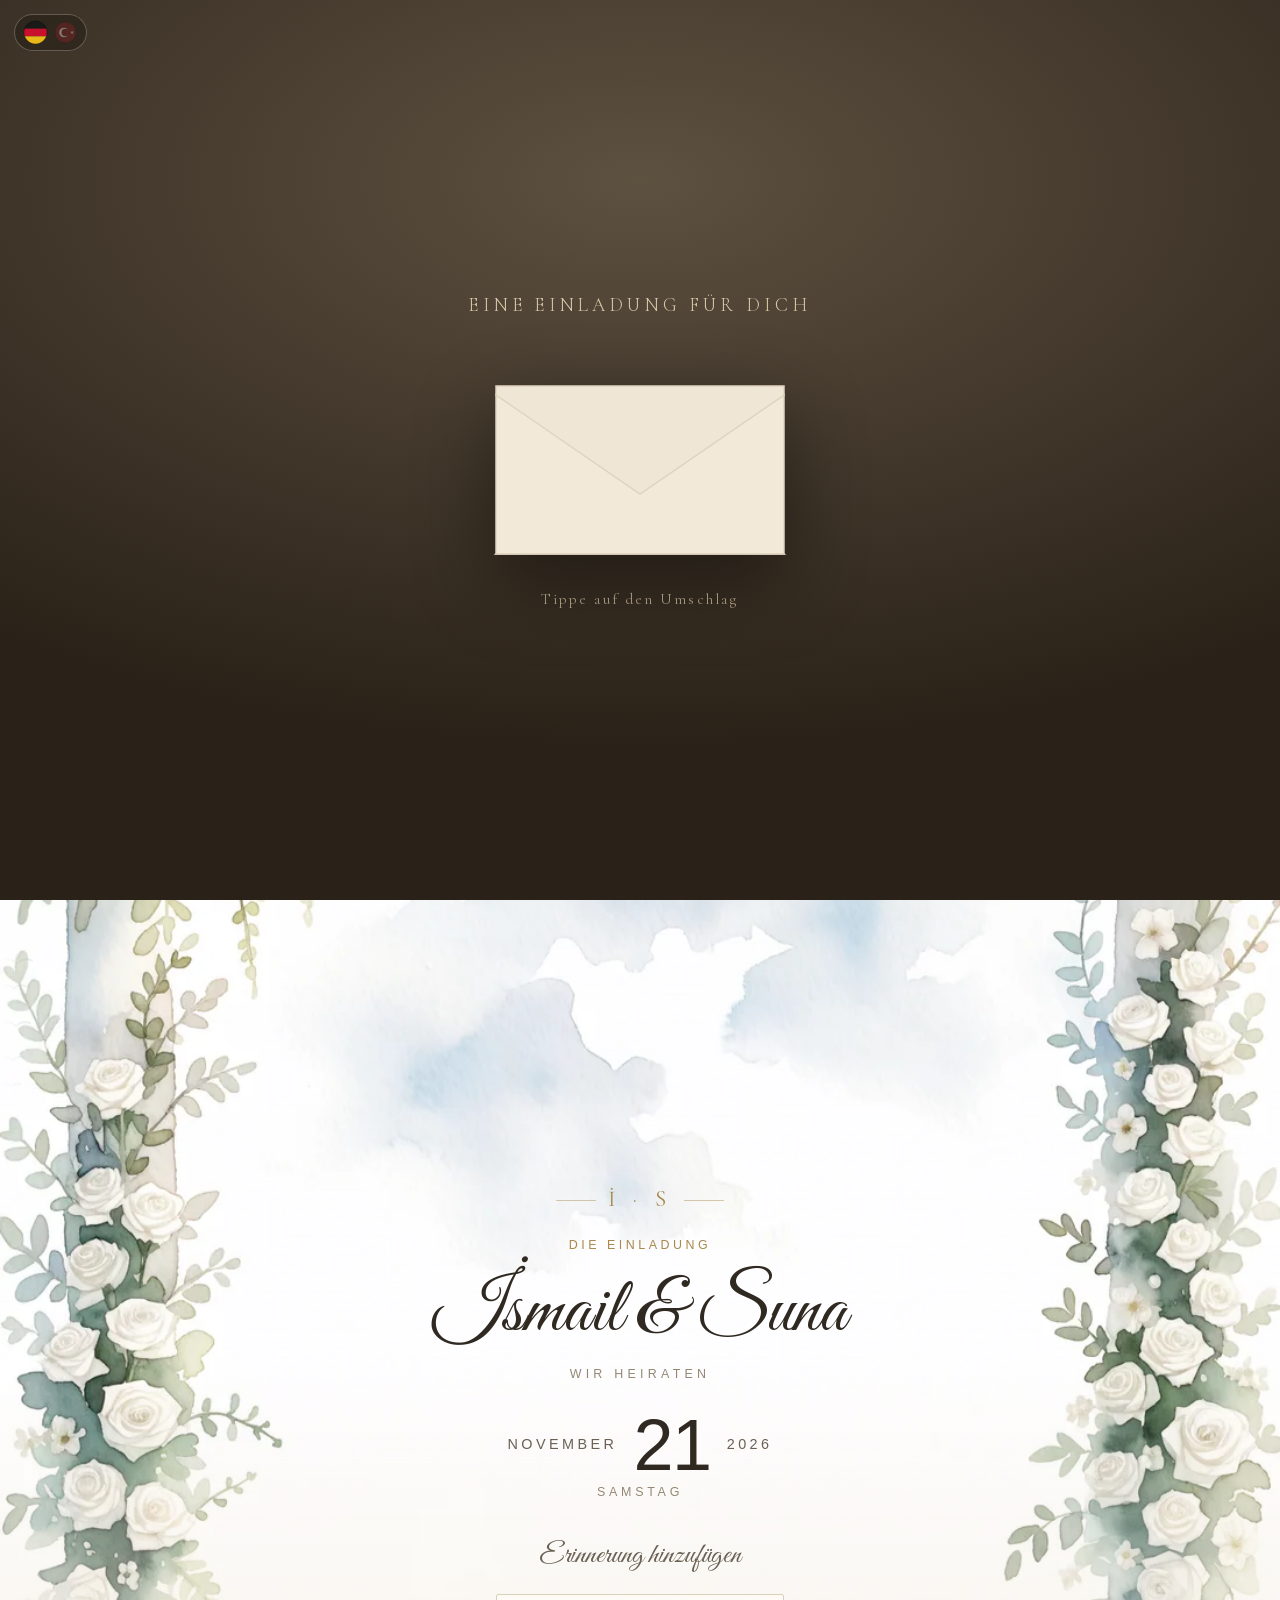
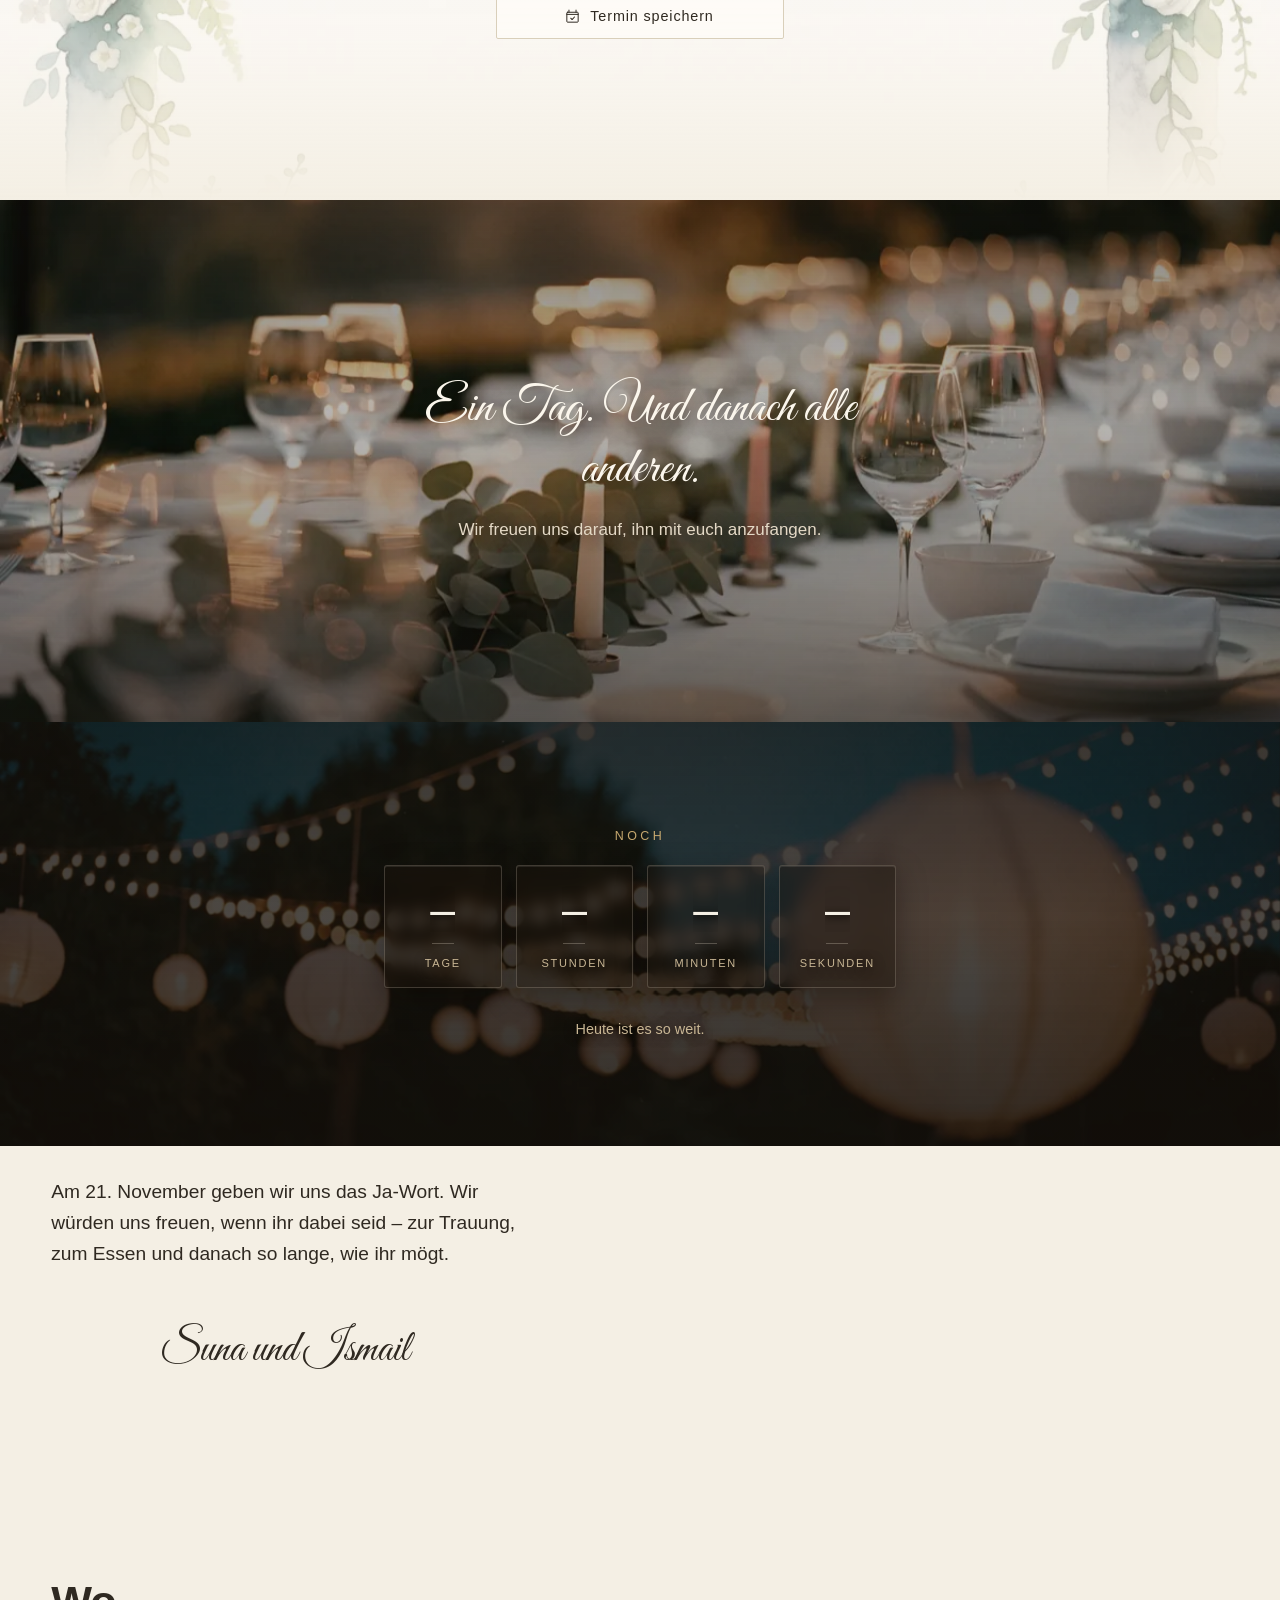
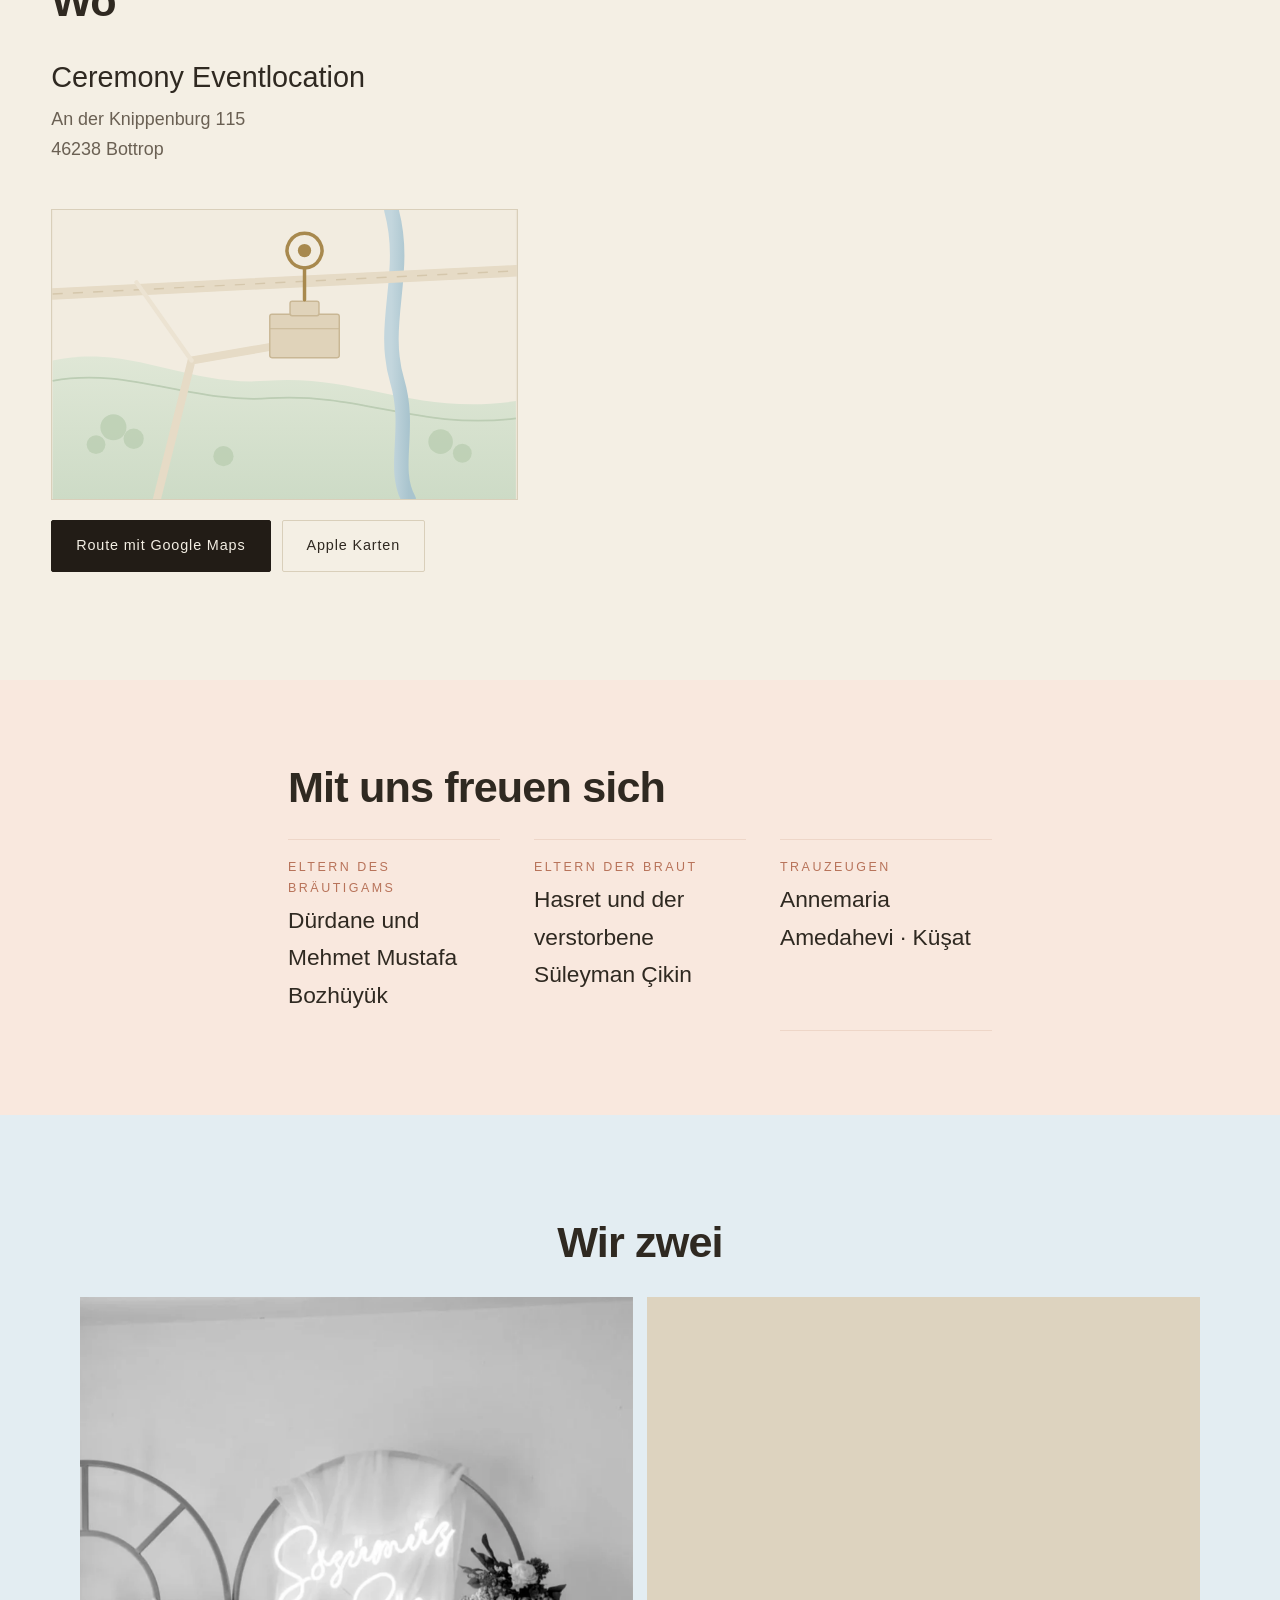
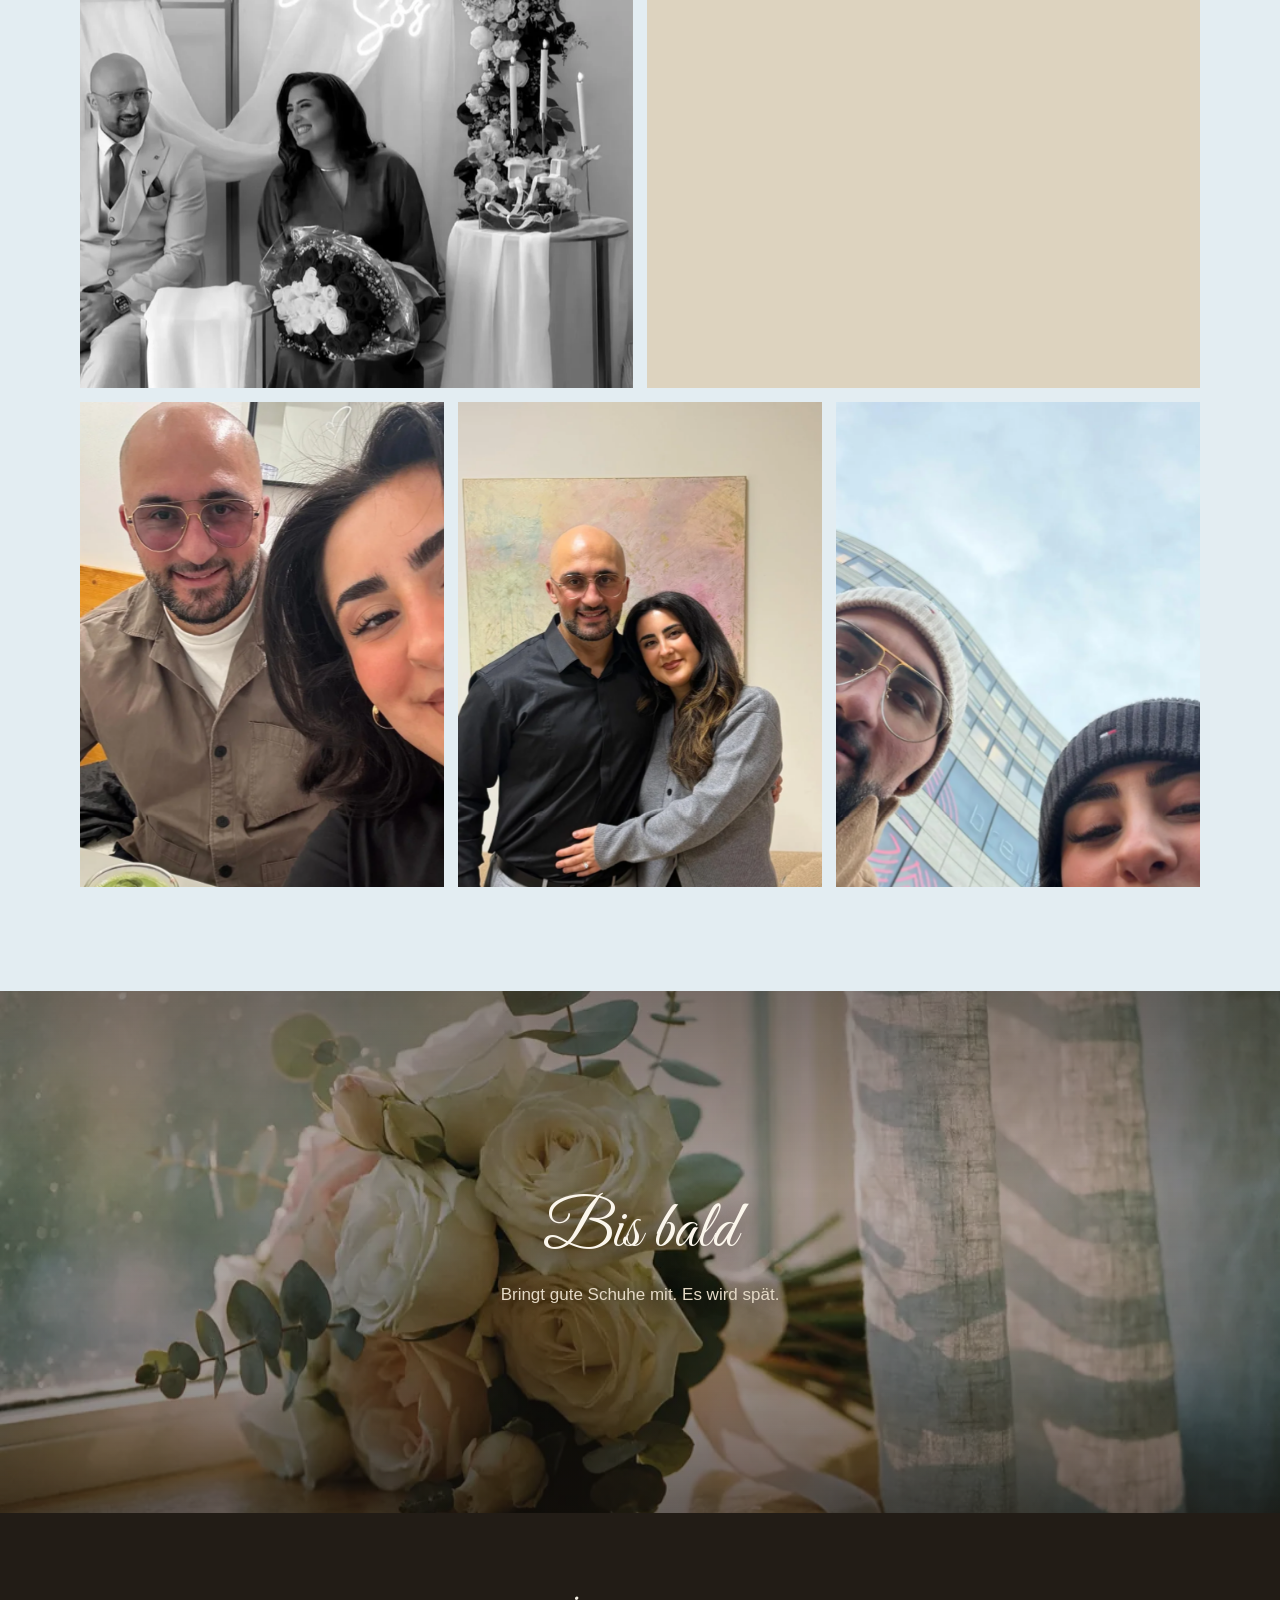
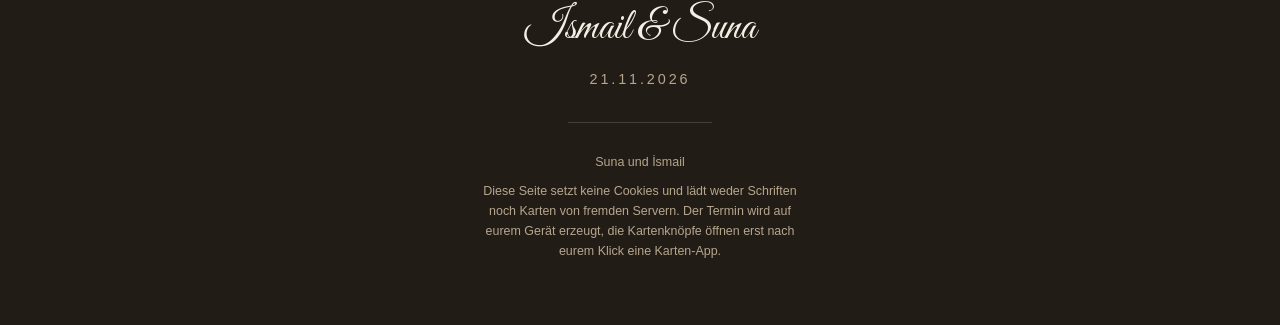
==== ismail-suna/index.html @ 8fd60849 "Sammelstelle fuer alle Einladungen Ein Repository, ein Ordner je Paar, eine Domain. GitHub Pages erl" ====
<!doctype html>
<html lang="de">
<head>
<meta charset="utf-8">
<meta name="viewport" content="width=device-width, initial-scale=1, viewport-fit=cover">
<title>İsmail &amp; Suna — Wir heiraten</title>
<meta name="robots" content="noindex, nofollow">
<meta name="description" content="İsmail und Suna heiraten am 21. November 2026.">

<!-- Vorschau beim Teilen in WhatsApp, Telegram, iMessage.
     og:image braucht eine vollstaendige Adresse - relative Pfade ignorieren
     die Messenger. Bei einem neuen Projekt hier die eigene Domain eintragen. -->
<meta property="og:type" content="website">
<meta property="og:site_name" content="İsmail &amp; Suna">
<meta property="og:title" content="İsmail &amp; Suna — Wir heiraten">
<meta property="og:description" content="21. November 2026 · Ceremony Eventlocation, Bottrop. Hier ist unsere Einladung.">
<meta property="og:url" content="https://karten.einladungendigital.de/ismail-suna/">
<meta property="og:image" content="https://karten.einladungendigital.de/ismail-suna/assets/img/vorschau.jpg">
<meta property="og:image:width" content="1200">
<meta property="og:image:height" content="630">
<meta property="og:image:alt" content="İsmail und Suna, 21. November 2026">
<meta property="og:locale" content="de_DE">
<meta property="og:locale:alternate" content="tr_TR">
<meta name="twitter:card" content="summary_large_image">
<meta name="theme-color" content="#f4efe4">
<script>
/* Browser stellen beim Neuladen die alte Bildlaufposition wieder her.
   Bei einer Karte mit Umschlag-Intro heisst das: der Gast landet mitten
   im Ablauf statt am Anfang. Ein Sprungziel in der Adresse bleibt gueltig. */
if ('scrollRestoration' in history) history.scrollRestoration = 'manual';
if (!location.hash) {
  window.scrollTo(0, 0);
  addEventListener('DOMContentLoaded', () => window.scrollTo(0, 0));
  addEventListener('load', () => { if (!location.hash) window.scrollTo(0, 0); });
}
</script>
<link rel="stylesheet" href="css/style.css?v=202608292218">
<link rel="stylesheet" href="css/karte.css?v=202608292218">
</head>
<body>

<!-- ============ UMSCHLAG-INTRO ============ -->
<div class="knopfleiste">
<button class="sprachwahl" id="sprachwahl" type="button" aria-label="Sprache wechseln / Dili değiştir">
  <!-- Als SVG gezeichnet, nicht als Emoji: Windows stellt Flaggen-Emoji
       nur als Buchstabenpaar dar, dann staende dort "DE" statt einer Flagge. -->
  <span class="flagge" id="fl-de" data-lang="de">
    <svg viewBox="0 0 24 24" aria-hidden="true">
      <clipPath id="rund-de"><circle cx="12" cy="12" r="11"/></clipPath>
      <g clip-path="url(#rund-de)">
        <rect x="0" y="1"  width="24" height="7.34" fill="#1a1a19"/>
        <rect x="0" y="8.34" width="24" height="7.33" fill="#c8102e"/>
        <rect x="0" y="15.67" width="24" height="7.33" fill="#e8b71a"/>
      </g>
      <circle cx="12" cy="12" r="11" fill="none" stroke="rgba(0,0,0,.28)" stroke-width="1"/>
    </svg>
  </span>
  <span class="flagge" id="fl-tr" data-lang="tr">
    <svg viewBox="0 0 24 24" aria-hidden="true">
      <clipPath id="rund-tr"><circle cx="12" cy="12" r="11"/></clipPath>
      <g clip-path="url(#rund-tr)">
        <rect x="0" y="0" width="24" height="24" fill="#e30a17"/>
        <!-- Halbmond: weisser Kreis, vom roten teilweise ueberdeckt -->
        <circle cx="10.4" cy="12" r="5" fill="#fff"/>
        <circle cx="11.9" cy="12" r="4" fill="#e30a17"/>
        <path d="M16.9 12 l3.72 1.21 -2.3 -3.16 0 3.9 2.3 -3.16 z" fill="#fff"/>
      </g>
      <circle cx="12" cy="12" r="11" fill="none" stroke="rgba(0,0,0,.28)" stroke-width="1"/>
    </svg>
  </span>
</button>

</div>

<div id="envelope-screen" class="screen">
  <div class="env-inner">
    <p class="env-kicker" id="env-kicker">Eine Einladung für dich</p>
    <button class="envelope" id="envelope" aria-label="Einladung öffnen">
      <div class="env-buehne">
        <!-- Die Karte steckt im Umschlag und gleitet beim Oeffnen heraus -->
        <div class="env-karte" id="env-karte" aria-hidden="true">
          <span class="ek-linie"></span>
          <span class="ek-namen" id="ek-namen">İsmail &amp; Suna</span>
          <span class="ek-linie"></span>
        </div>
        <svg viewBox="0 0 200 140" class="env-svg" aria-hidden="true">
          <rect x="4" y="24" width="192" height="112" rx="6" class="env-body"/>
          <path d="M4 30 L100 96 L196 30" class="env-flap-back"/>
          <!-- Vorderseite verdeckt die Karte, bis sie ganz heraus ist -->
          <path d="M4 136 L100 74 L196 136 Z" class="env-front"/>
          <path d="M4 136 L4 30 L100 92 L196 30 L196 136 Z" class="env-front"/>
          <path class="env-seal-ring" d="M100 74 m-13 0 a13 13 0 1 0 26 0 a13 13 0 1 0 -26 0"/>
          <g class="env-flap" id="env-flap">
            <path d="M4 30 L100 96 L196 30 L196 24 L4 24 Z" class="env-flap-shape"/>
          </g>
        </svg>
      </div>
    </button>
    <p class="env-hint">Tippe auf den Umschlag</p>
  </div>
</div>

<!-- ============ HERO: DIE FAHRT ============ -->
<section id="hero" class="hero" aria-label="Animierte Einladung">
  <button id="skip" class="skip" hidden>Überspringen</button>

  <div class="hero-grund" aria-hidden="true">
    <img src="assets/img/allee.webp?v=202608292218" alt="" decoding="async">
  </div>

  <svg id="scene" class="scene" viewBox="0 0 1000 1800" preserveAspectRatio="xMidYMid slice" aria-hidden="true">
    <defs>
      <!-- Maske: enthuellt den Schriftzug fortschreitend von oben nach unten -->
      <mask id="revealMask">
        <rect id="reveal-rect" x="0" y="0" width="1000" height="0" fill="#fff"/>
      </mask>
      <filter id="tempo" x="-40%" y="-40%" width="180%" height="180%">
        <feGaussianBlur id="tempo-blur" stdDeviation="0 0"/>
      </filter>
      <filter id="weich" x="-60%" y="-60%" width="220%" height="220%">
        <feGaussianBlur stdDeviation="20"/>
      </filter>
      <linearGradient id="vignette" x1="0" y1="0" x2="0" y2="1">
        <stop offset="0%"   stop-color="#2a2118" stop-opacity=".5"/>
        <stop offset="26%"  stop-color="#2a2118" stop-opacity="0"/>
        <stop offset="70%"  stop-color="#2a2118" stop-opacity="0"/>
        <stop offset="100%" stop-color="#2a2118" stop-opacity=".72"/>
      </linearGradient>
    </defs>

    <!-- Die Allee -->
    <image href="assets/img/allee.webp?v=202608292218" x="0" y="0" width="1000" height="1800"
           preserveAspectRatio="xMidYMid slice"/>

    <!-- Perlen, die aus dem Heck rieseln -->
    <g id="pearls"></g>

    <!-- Schriftzug + Herz, als Perlenkette, maskiert -->
    <g mask="url(#revealMask)">
      <g id="script-group">
      </g>
    </g>

    <path id="heart" opacity="0" fill="none" stroke="#fff6e8" stroke-width="6"
            stroke-linecap="round" stroke-dasharray="0.5 9"
            d="M500 1284 c-22 -33 -70 -25 -70 12 c0 33 44 55 70 81 c26 -26 70 -48 70 -81 c0 -37 -48 -45 -70 -12 z"/>

    <!-- Der Wagen -->
    <g id="car" opacity="0">
      <!-- Sonne steht links: der Schatten faellt nach rechts unten -->
      <!-- Der Schatten bleibt unter dem Wagen. Steht er zu weit rechts,
           schaut er neben der Karosserie hervor und sieht aus wie
           ein zweites, dunkles Auto. -->
      <ellipse cx="22" cy="48" rx="102" ry="262" fill="#120d07" opacity=".34" filter="url(#weich)"/>
      <g filter="url(#tempo)">
        <image href="assets/img/wagen.webp?v=202608292218" x="-150" y="-320" width="300" height="639"/>
      </g>
    </g>

    <!-- Licht + Vignette -->
    <rect width="1000" height="1800" fill="url(#vignette)" style="pointer-events:none"/>
  </svg>

  <div class="hero-caption" id="hero-caption">
    <p class="hc-line">wir heiraten</p>
    <p class="hc-date" id="hc-date">21. November 2026</p>
  </div>

  <div class="scroll-cue" id="scroll-cue">
    <span>Weiter</span>
    <svg viewBox="0 0 24 24" aria-hidden="true"><path d="M6 9l6 6 6-6" fill="none" stroke="currentColor" stroke-width="1.5" stroke-linecap="round"/></svg>
  </div>
</section>

<main id="karte">
  <!-- ---------- Kopf der Karte ---------- -->
  <section class="sek kopf" id="sek-kopf">
    <div class="kulisse" aria-hidden="true">
      <img class="kulisse-grund" data-px="5" src="assets/img/rahmen.webp?v=202608292218" alt="" loading="eager" decoding="async">
      <div class="tauben" id="tauben"></div>
      <div class="falterfeld" id="falterfeld"></div>
      <span class="kulisse-schleier"></span>
    </div>
    <p class="monogramm rv" data-rv="1" id="monogramm" aria-hidden="true"></p>
    <p class="ueberzeile rv" data-rv="2" id="kopf-ueber">Die Einladung</p>
    <h1 class="paarnamen rv" data-rv="2"><span id="k-namen">İsmail &amp; Suna</span></h1>
    <p class="kopf-zeile rv" data-rv="3"><span id="k-zeile">wir heiraten</span></p>
    <div class="datum rv" data-rv="4">
      <span class="datum-strich"></span>
      <span class="datum-monat" id="d-monat"></span>
      <span class="datum-tag" id="d-tag"></span>
      <span class="datum-jahr" id="d-jahr"></span>
      <span class="datum-strich"></span>
    </div>
    <p class="datum-wochentag rv" data-rv="5" id="d-wochentag"></p>

    <p class="merken rv" data-rv="6" id="merken-text">Erinnerung hinzufügen</p>
    <!-- Ein Knopf fuer alle Geraete: die Karte erzeugt eine Kalenderdatei,
         die iPhone, Android und Rechner gleichermassen verstehen. Kein
         Umweg ueber Google, kein Konto noetig. -->
    <div class="kalender-knoepfe rv" data-rv="7">
      <button class="knopf knopf-linie knopf-kalender" id="btn-kalender" type="button">
        <svg viewBox="0 0 24 24" aria-hidden="true" class="knopf-icon"><path d="M7 3v3M17 3v3M4 9h16M5 6h14a1 1 0 0 1 1 1v12a1 1 0 0 1-1 1H5a1 1 0 0 1-1-1V7a1 1 0 0 1 1-1z" fill="none" stroke="currentColor" stroke-width="1.4" stroke-linecap="round"/><path d="M9.5 14.4l1.9 1.9 3.4-3.6" fill="none" stroke="currentColor" stroke-width="1.5" stroke-linecap="round" stroke-linejoin="round"/></svg>
        <span id="btn-kalender-text">Termin speichern</span>
      </button>
    </div>
  </section>
  <!-- ---------- Ein Bild, das die Seite einmal aufreisst ---------- -->
  <section class="grossbild" id="sek-zitat" aria-label="Bildmoment">
    <img class="gb-bild" data-px="8" src="assets/img/g4-tafel.webp?v=202608292218" alt="" loading="lazy" decoding="async">
    <span class="gb-schleier"></span>
    <div class="gb-text">
      <p class="gb-gross rv" data-rv="1" id="zitat-gross"></p>
      <p class="gb-klein rv" data-rv="2" id="zitat-klein"></p>
    </div>
  </section>
  <!-- ---------- Countdown (Kontrastmoment, volle Breite) ---------- -->
  <section class="sek-breit countdown" id="sek-countdown" aria-label="Countdown">
    <img class="cd-grund" data-px="7" src="assets/img/g5-lichter.webp?v=202608292218" alt="" loading="lazy" decoding="async">
    <span class="cd-schleier"></span>
    <p class="ueberzeile hell" id="cd-ueber">Noch</p>
    <div class="cd-reihe" id="cd-reihe" role="timer" aria-live="off">
      <div class="cd-feld"><span class="cd-zahl" id="cd-t">–</span><span class="cd-label" id="cd-l-tage">Tage</span></div>
      <div class="cd-feld"><span class="cd-zahl" id="cd-s">–</span><span class="cd-label" id="cd-l-stunden">Stunden</span></div>
      <div class="cd-feld"><span class="cd-zahl" id="cd-m">–</span><span class="cd-label" id="cd-l-minuten">Minuten</span></div>
      <div class="cd-feld"><span class="cd-zahl" id="cd-k">–</span><span class="cd-label" id="cd-l-sekunden">Sekunden</span></div>
    </div>
    <p class="cd-fuss" id="cd-fuss"></p>
  </section>

  <!-- Zwei Bloecke nebeneinander, sobald der Platz reicht -->
  <div class="doppel">
  <!-- ---------- Anrede ---------- -->
  <section class="sek anrede" id="sek-anrede">
    <p class="fliess gross rv" data-rv="1" id="a-text"></p>
    <p class="signatur rv" data-rv="2" id="a-gruss"></p>
  </section>
  </div>

  <!-- Zwei Bloecke nebeneinander, sobald der Platz reicht -->
  <div class="doppel">
  <!-- ---------- Ort ---------- -->
  <section class="sek ort" id="sek-ort">
    <h2 class="sek-titel rv" data-rv="1" id="ort-titel">Wo</h2>
    <div class="ort-raster">
      <div>
        <p class="ort-name rv" data-rv="2" id="o-name"></p>
        <address class="ort-adresse rv" data-rv="3" id="o-adresse"></address>
      </div>
      <div class="kartenbild rv" data-rv="4" id="kartenbild"></div>
    </div>
    <div class="knopf-paar rv" data-rv="5">
      <a class="knopf knopf-voll" id="btn-google" href="#" target="_blank" rel="noopener noreferrer"><span id="btn-google-text">Route mit Google Maps</span></a>
      <a class="knopf knopf-linie" id="btn-apple" href="#" target="_blank" rel="noopener noreferrer"><span id="btn-apple-text">Apple Karten</span></a>
    </div>
    <p class="ort-hinweis rv" data-rv="6" id="o-hinweis"></p>
  </section>
  </div>
  <!-- ---------- Familien ---------- -->
  <section class="sek familien" id="sek-familien">
    <h2 class="sek-titel rv" data-rv="1" id="familien-titel">Mit uns freuen sich</h2>
    <div class="fam-liste" id="fam-liste"></div>
  </section>
  <!-- ---------- Galerie (volle Breite) ---------- -->
  <section class="sek-breit galerie" id="sek-galerie">
    <h2 class="sek-titel schmal-zentriert" id="galerie-titel">Wir zwei</h2>
    <div class="gal-band" id="gal-band"></div>
  </section>
  <!-- ---------- Abschied ---------- -->
  <section class="grossbild abschied" id="sek-abschied" aria-label="Abschied">
    <img class="gb-bild" data-px="8" src="assets/img/g1-strauss.webp?v=202608292218" alt="" loading="lazy" decoding="async">
    <span class="gb-schleier"></span>
    <div class="gb-text">
      <p class="ab-gross rv" data-rv="1" id="abschied-gross"></p>
      <p class="gb-klein rv" data-rv="2" id="abschied-text"></p>
    </div>
  </section>

  <footer class="fuss">
    <p class="fuss-namen" id="f-namen"></p>
    <p class="fuss-datum" id="f-datum"></p>
    <hr class="linie">
    <p class="fuss-klein" id="f-recht"></p>
    <p class="fuss-klein" id="f-hoster"></p>
  </footer>
</main>

<!-- Galerie in gross -->
<div class="lupe" id="lupe" role="dialog" aria-modal="true" aria-label="Bild in groß">
  <button class="lupe-blaettern lupe-zurueck" id="lupe-zurueck" type="button" aria-label="Vorheriges Bild">
    <svg viewBox="0 0 24 24" aria-hidden="true"><path d="M15 5l-7 7 7 7" fill="none" stroke="currentColor" stroke-width="1.6" stroke-linecap="round" stroke-linejoin="round"/></svg>
  </button>
  <img id="lupe-bild" alt="" decoding="async" src="[data-uri]">
  <button class="lupe-blaettern lupe-vor" id="lupe-vor" type="button" aria-label="Nächstes Bild">
    <svg viewBox="0 0 24 24" aria-hidden="true"><path d="M9 5l7 7-7 7" fill="none" stroke="currentColor" stroke-width="1.6" stroke-linecap="round" stroke-linejoin="round"/></svg>
  </button>
  <button class="lupe-zu" id="lupe-zu" type="button" aria-label="Schließen">
    <svg viewBox="0 0 24 24" aria-hidden="true"><path d="M6 6l12 12M18 6L6 18" fill="none" stroke="currentColor" stroke-width="1.6" stroke-linecap="round"/></svg>
  </button>
  <p class="lupe-text" id="lupe-text"></p>
</div>

<script src="js/config.js?v=202608292218"></script>
<script src="js/hero.js?v=202608292218"></script>
<script src="js/karte.js?v=202608292218"></script>
</body>
</html>
---- ismail-suna/css/style.css ----
/* ---------- Schriften (lokal, kein Google-CDN) ---------- */
@font-face{font-family:'Great Vibes';src:url('../assets/fonts/GreatVibes-latin.woff2') format('woff2');
  font-weight:400;font-display:swap;
  unicode-range:U+0000-00FF,U+0131,U+0152-0153,U+02BB-02BC,U+02C6,U+02DA,U+02DC,U+2000-206F,U+2074,U+20AC,U+2122,U+2191,U+2193,U+2212,U+2215,U+FEFF,U+FFFD;}
@font-face{font-family:'Great Vibes';src:url('../assets/fonts/GreatVibes-latinext.woff2') format('woff2');
  font-weight:400;font-display:swap;
  unicode-range:U+0100-024F,U+0259,U+1E00-1EFF,U+2020,U+20A0-20AB,U+20AD-20CF,U+2113,U+2C60-2C7F,U+A720-A7FF;}
@font-face{font-family:'Cormorant';src:url('../assets/fonts/Cormorant-latin.woff2') format('woff2');
  font-weight:300 500;font-display:swap;
  unicode-range:U+0000-00FF,U+0131,U+0152-0153,U+02BB-02BC,U+02C6,U+02DA,U+02DC,U+2000-206F,U+2074,U+20AC,U+2122,U+2191,U+2193,U+2212,U+2215,U+FEFF,U+FFFD;}
@font-face{font-family:'Cormorant';src:url('../assets/fonts/Cormorant-latinext.woff2') format('woff2');
  font-weight:300 500;font-display:swap;
  unicode-range:U+0100-024F,U+0259,U+1E00-1EFF,U+2020,U+20A0-20AB,U+20AD-20CF,U+2113,U+2C60-2C7F,U+A720-A7FF;}

:root{
  --creme:#fff6e8;
  --tinte:#3a332a;
  --gold:#c8a96a;
  --papier:#f7f1e6;
}

*{box-sizing:border-box}
html,body{margin:0;padding:0}
body{
  background:#2a2118;
  color:var(--tinte);
  font-family:'Cormorant',Georgia,serif;
  -webkit-font-smoothing:antialiased;
  overscroll-behavior-y:none;
}
body.locked{overflow:hidden}

/* ---------- Umschlag-Intro ---------- */
.screen{
  position:fixed;inset:0;z-index:50;
  display:grid;place-items:center;
  background:radial-gradient(120% 90% at 50% 20%,#5d5140 0%,#2a2118 70%);
  transition:opacity .6s ease,visibility .6s;
}
.screen.gone{opacity:0;visibility:hidden;pointer-events:none}
.env-inner{text-align:center;padding:24px}
.env-kicker{
  font-size:clamp(15px,4vw,19px);letter-spacing:.22em;text-transform:uppercase;
  color:#d9c8a8;margin:0 0 34px;font-weight:300;
  opacity:0;animation:fadeUp .9s .2s ease forwards;
}
.envelope{
  background:none;border:0;padding:0;cursor:pointer;display:block;margin:0 auto;
  width:min(74vw,300px);
  opacity:0;animation:fadeUp .9s .5s ease forwards;
  transition:transform .35s cubic-bezier(.2,.8,.3,1);
}
.envelope:hover{transform:translateY(-6px) scale(1.02)}
.envelope:active{transform:translateY(-2px) scale(.99)}
.envelope:focus-visible{outline:2px solid var(--gold);outline-offset:14px;border-radius:8px}
.env-svg{width:100%;height:auto;display:block;filter:drop-shadow(0 26px 40px rgba(0,0,0,.45))}
.env-body{fill:var(--papier)}
.env-flap-back{fill:none;stroke:#e0d4bf;stroke-width:1.5}
.env-seal-ring{fill:none;stroke:var(--gold);stroke-width:2;opacity:.75}
.env-flap-shape{fill:#efe6d5;stroke:#e0d4bf;stroke-width:1}
#env-flap{transform-origin:100px 24px;transition:transform .85s cubic-bezier(.5,0,.2,1)}
#env-flap.open{transform:rotateX(180deg) translateY(-2px)}
.env-hint{
  margin:30px 0 0;font-size:15px;letter-spacing:.14em;color:#a3937a;
  opacity:0;animation:fadeUp .9s 1.1s ease forwards,pulse 2.6s 2s ease-in-out infinite;
}
@keyframes fadeUp{from{opacity:0;transform:translateY(14px)}to{opacity:1;transform:none}}
@keyframes pulse{0%,100%{opacity:1}50%{opacity:.45}}

/* ---------- Hero ---------- */
.hero{
  position:relative;width:100%;overflow:hidden;background:#2a2118;
  height:100svh;                 /* Rueckfall */
  height:100dvh;                 /* besser, aber auf iOS beim ersten Laden unzuverlaessig */
  height:var(--sicht,100dvh);    /* massgeblich: in JS gemessene Viewporthoehe */
}
.scene{position:absolute;inset:0;width:100%;height:100%;display:block}

.skip{
  position:absolute;top:max(16px,env(safe-area-inset-top));right:16px;z-index:20;
  background:rgba(30,24,18,.42);color:#f0e5d2;border:1px solid rgba(240,229,210,.28);
  border-radius:999px;padding:9px 18px;font-family:inherit;font-size:14px;
  letter-spacing:.1em;cursor:pointer;backdrop-filter:blur(6px);
  opacity:0;animation:fadeUp .6s .4s ease forwards;
}
.skip:hover{background:rgba(30,24,18,.62)}

.hero-caption{
  position:absolute;left:0;right:0;bottom:max(calc(env(safe-area-inset-bottom) + 94px),12vh);
  text-align:center;color:var(--creme);z-index:10;
  opacity:0;transform:translateY(16px);
  transition:opacity 1.1s ease,transform 1.1s ease;
  text-shadow:0 3px 22px rgba(20,14,8,.75);
  pointer-events:none;padding:0 20px;
}
.hero-caption.show{opacity:1;transform:none}
.hc-names{
  font-family:'Great Vibes',cursive;
  font-size:clamp(34px,10vw,60px);margin:0;line-height:1.15;
}
.hc-line{
  margin:8px 0 4px;font-size:clamp(12px,3.2vw,15px);
  letter-spacing:.34em;text-transform:uppercase;opacity:.82;font-weight:300;
}
.hc-date{margin:0;font-size:clamp(17px,4.6vw,23px);letter-spacing:.1em;font-weight:300}

.scroll-cue{
  position:absolute;left:0;right:0;bottom:max(24px,env(safe-area-inset-bottom));
  display:flex;flex-direction:column;align-items:center;gap:3px;
  color:var(--creme);opacity:0;transition:opacity .9s ease;z-index:10;
  font-size:12px;letter-spacing:.24em;text-transform:uppercase;pointer-events:none;
}
.scroll-cue.show{opacity:.78;animation:bob 2.4s ease-in-out infinite}
.scroll-cue svg{width:22px;height:22px}
@keyframes bob{0%,100%{transform:translateY(0)}50%{transform:translateY(7px)}}

@media (prefers-reduced-motion:reduce){
  *{animation-duration:.01ms !important;animation-iteration-count:1 !important;transition-duration:.01ms !important}
}

/* ---------- Umschlag: die Karte gleitet heraus ---------- */
.env-buehne{position:relative;perspective:900px}
.env-svg{position:relative;z-index:2}
.env-karte{
  position:absolute;left:6%;right:6%;bottom:14%;
  z-index:1;                       /* steckt zunaechst hinter der Vorderseite */
  background:linear-gradient(168deg,#fffdf8,#f4ecdd);
  border:1px solid rgba(200,169,106,.34);
  padding:16px 12px;text-align:center;
  box-shadow:0 10px 26px rgba(20,14,8,.24);
  display:flex;flex-direction:column;align-items:center;gap:7px;
  transform:translateY(0) scale(.96);
  opacity:0;
}
.ek-namen{
  font-family:'Great Vibes',cursive;font-size:clamp(19px,5.4vw,26px);
  color:#3a332a;line-height:1.1;white-space:nowrap;
}
.ek-linie{width:38%;height:1px;background:rgba(200,169,106,.5)}

/* Ablauf: Klappe auf, Karte steigt heraus, dann nach vorn */
#envelope.offen .env-karte{
  animation:karte-heraus 1.5s .42s cubic-bezier(.22,1,.28,1) forwards;
}
@keyframes karte-heraus{
  0%   {opacity:0;transform:translateY(0) scale(.96);z-index:1}
  22%  {opacity:1;transform:translateY(-8%) scale(.97);z-index:1}
  55%  {opacity:1;transform:translateY(-62%) scale(1.04);z-index:3}
  100% {opacity:1;transform:translateY(-88%) scale(1.14) rotate(-1.4deg);z-index:3}
}
.env-front{fill:#f2e9d8;stroke:#e0d4bf;stroke-width:1}
#envelope.offen .env-svg{
  animation:umschlag-sinkt 1.4s .55s cubic-bezier(.4,0,.2,1) forwards;
}
@keyframes umschlag-sinkt{
  to{transform:translateY(9%) scale(.965);opacity:.72}
}
#envelope.offen{pointer-events:none}

@media (prefers-reduced-motion:reduce){
  #envelope.offen .env-karte,#envelope.offen .env-svg{animation:none}
  .env-karte{opacity:1}
}

/* =========================================================
   Breite Bildschirme
   Die Szene ist hochformatig (1000:1800). Auf einem Laptop wurde
   sie so stark beschnitten, dass vom Wagen und der Schrift nichts
   mehr zu sehen war. Also: Szene in voller Hoehe mittig als Buehne,
   daneben dieselbe Allee unscharf und abgedunkelt.
   ========================================================= */
.hero-grund{
  position:absolute;inset:0;overflow:hidden;z-index:0;
  display:none;
}
.hero-grund img{
  position:absolute;inset:-8%;width:116%;height:116%;object-fit:cover;
  filter:blur(34px) brightness(.5) saturate(.85);
  transform:scale(1.08);
}
.hero-grund::after{
  content:'';position:absolute;inset:0;
  background:radial-gradient(72% 62% at 50% 46%,rgba(20,15,10,.1),rgba(20,15,10,.72));
}

@media (min-aspect-ratio: 3/4){
  .hero-grund{display:block}
  .scene{
    position:relative;
    height:100%;width:auto;max-width:100%;
    aspect-ratio:1000 / 1800;
    margin-inline:auto;
    box-shadow:0 0 90px rgba(0,0,0,.55);
  }
  .hero{display:flex;align-items:stretch;justify-content:center}
  .hero-caption,.scroll-cue{
    left:50%;transform:translateX(-50%);
    width:min(100%,calc(100svh * 0.5556));
  }
  .hero-caption.show{transform:translateX(-50%)}
}
---- ismail-suna/css/karte.css ----
/* =========================================================
   DIE KARTE — Programmheft-Anmutung, eine schmale Spalte,
   zweimal von einem vollbreiten Moment unterbrochen.
   ========================================================= */

@font-face{font-family:'Manrope';src:url('../assets/fonts/Manrope-latin.woff2') format('woff2');
  font-weight:400 600;font-display:swap;
  unicode-range:U+0000-00FF,U+0131,U+0152-0153,U+02BB-02BC,U+02C6,U+02DA,U+02DC,U+2000-206F,U+2074,U+20AC,U+2122,U+2191,U+2193,U+2212,U+2215,U+FEFF,U+FFFD;}
@font-face{font-family:'Manrope';src:url('../assets/fonts/Manrope-latinext.woff2') format('woff2');
  font-weight:400 600;font-display:swap;
  unicode-range:U+0100-024F,U+0259,U+1E00-1EFF,U+2020,U+20A0-20AB,U+20AD-20CF,U+2113,U+2C60-2C7F,U+A720-A7FF;}

:root{
  /* Farbwelt: Abendlicht auf Asphalt, Kerzenwachs, Leinen, Eukalyptus.
     Bewusst nicht Rosé/Glanzgold — das waere der Kategorie-Reflex. */
  --nacht:        #221c16;
  --nacht-weich:  #33291f;
  --leinen:       #f4efe4;
  --leinen-tief:  #ece4d5;
  --tinte:        #2f2921;
  --tinte-weich:  #6a6053;
  --tinte-zart:   #948875;
  --akzent:       #a8894e;
  --linie:        #d9cfba;

  /* Farbfamilien fuer die Abschnitte - bewusst mehrfarbig statt einfarbig */
  --salbei:       #e6ede1;  --salbei-tief:  #5f7a58;
  --rose:         #f9e8de;  --rose-tief:    #b8735a;
  --himmel:       #e3edf2;  --himmel-tief:  #456a83;
  --sonne:        #f8eed6;  --sonne-tief:   #a8894e;

  /* Type-Scale, Ratio 1.25 */
  --t-xs:  0.78rem;
  --t-s:   0.9rem;
  --t-m:   1.0625rem;
  --t-l:   1.33rem;
  --t-xl:  1.66rem;
  --t-2xl: 2.07rem;
  --t-3xl: 2.6rem;

  --ease-out-expo:  cubic-bezier(0.16, 1, 0.3, 1);
  --ease-out-quart: cubic-bezier(0.25, 1, 0.5, 1);
}

::selection{background:var(--akzent);color:var(--leinen)}
html{scrollbar-color:var(--linie) var(--leinen)}
::-webkit-scrollbar{width:10px}
::-webkit-scrollbar-track{background:var(--leinen)}
::-webkit-scrollbar-thumb{background:var(--linie);border-radius:0}

:focus-visible{outline:2px solid var(--akzent);outline-offset:3px}

#karte{
  background:var(--leinen);
  color:var(--tinte);
  font-family:Arial,Helvetica,sans-serif;
  font-size:var(--t-m);
  line-height:1.65;
  position:relative;
}

/* Rhythmus variiert bewusst je Abschnitt statt ueberall gleichem Abstand */
.sek{
  max-width:34rem;margin-inline:auto;
  padding:clamp(56px,9vw,88px) clamp(22px,6vw,34px);
}
.sek-breit{padding:clamp(60px,10vw,104px) clamp(22px,6vw,34px)}
.sek.kopf{
  padding-top:clamp(72px,13vw,120px);padding-bottom:clamp(40px,7vw,60px);
  position:relative;overflow:hidden;
}
.blueten{position:absolute;inset:0;pointer-events:none;z-index:0}
.bluete{
  position:absolute;border-radius:60% 40% 55% 45%;opacity:.5;
  animation:schweben linear infinite;
}
.sek.kopf > *:not(.blueten):not(.kulisse){position:relative;z-index:1}
@keyframes schweben{
  from{transform:translate3d(0,-14vh,0) rotate(0deg)}
  to  {transform:translate3d(var(--drift,20px),108vh,0) rotate(var(--dreh,220deg))}
}
.sek.anrede     {padding-top:clamp(20px,4vw,30px);padding-bottom:clamp(64px,11vw,104px)}
.sek.ablauf{
  padding-block:clamp(68px,12vw,112px);
  background:var(--salbei);max-width:none;
}
.sek.ablauf > *{max-width:34rem;margin-inline:auto}
.sek.ablauf .ueberzeile,.sek.ablauf .zl-zeit{color:var(--salbei-tief)}
.sek.familien{
  padding-block:clamp(56px,9vw,84px);
  background:var(--rose);max-width:none;
}
.sek.familien > *{max-width:34rem;margin-inline:auto}
.sek.familien .fam-zeile{border-color:#eed6c8}
.sek.familien .fam-rolle{color:var(--rose-tief)}
.sek.dresscode  {padding-block:clamp(48px,8vw,72px)}
.sek.geschenk{
  padding-block:clamp(52px,8vw,76px);
  background:var(--sonne);max-width:none;
}
.sek.geschenk > *{max-width:34rem;margin-inline:auto}
.sek.geschenk .iban-zeile{border-color:#e6d5b0}
.sek.teilen     {padding-block:clamp(36px,6vw,52px);text-align:center}

/* ---------- Typografie ---------- */
.ueberzeile{
  margin:0 0 18px;font-size:var(--t-xs);letter-spacing:.28em;text-transform:uppercase;
  color:var(--akzent);font-weight:500;
}
.ueberzeile.hell{color:#c6a86f}
.sek-titel{
  font-family:Arial,Helvetica,sans-serif;font-weight:700;
  font-size:var(--t-2xl);letter-spacing:-0.02em;line-height:1.1;
  margin:0 0 28px;text-wrap:balance;
}
.sek-titel.schmal-zentriert{max-width:34rem;margin-inline:auto;text-align:center}
.fliess{max-width:62ch;text-wrap:pretty;color:var(--tinte-weich);margin:0 0 20px}
.fliess.gross{font-size:clamp(1.06rem,4.1vw,1.2rem);line-height:1.62;color:var(--tinte)}
.fliess.klein{font-size:var(--t-s)}

.paarnamen{
  font-family:'Great Vibes',cursive;font-weight:400;
  font-size:clamp(2.9rem,13vw,4.4rem);line-height:1.05;
  margin:0 0 10px;color:var(--tinte);
}
.kopf-zeile{
  margin:0 0 22px;font-size:var(--t-xs);letter-spacing:.34em;
  text-transform:uppercase;color:var(--tinte-zart);
}
.kopf-datum{
  font-family:Arial,Helvetica,sans-serif;font-size:var(--t-xl);
  margin:0 0 34px;letter-spacing:.01em;
}
.signatur{
  font-family:'Great Vibes',cursive;font-size:var(--t-2xl);
  color:var(--tinte);margin:26px 0 0;
}

/* ---------- Knoepfe ---------- */
.knopf{
  display:inline-flex;align-items:center;justify-content:center;gap:9px;
  font-family:inherit;font-size:var(--t-s);font-weight:500;letter-spacing:.06em;
  padding:13px 24px;border-radius:2px;cursor:pointer;text-decoration:none;
  transition:background .22s var(--ease-out-quart),color .22s var(--ease-out-quart),
             border-color .22s var(--ease-out-quart);
}
.knopf-icon{width:17px;height:17px;flex:none}
.knopf-linie{
  background:transparent;color:var(--tinte);border:1px solid var(--linie);
}
.knopf-linie:hover{border-color:var(--akzent);color:var(--akzent)}
.knopf-voll{
  background:var(--nacht);color:var(--leinen);border:1px solid var(--nacht);
}
.knopf-voll:hover{background:var(--nacht-weich);border-color:var(--nacht-weich)}
.knopf-klein{
  padding:8px 15px;font-size:var(--t-xs);background:transparent;
  color:var(--tinte-weich);border:1px solid var(--linie);flex:none;
}
.knopf-klein:hover{border-color:var(--akzent);color:var(--akzent)}
.knopf-breit{width:100%;padding-block:15px;margin-top:18px}
.knopf-paar{display:flex;flex-wrap:wrap;gap:11px;margin:26px 0 20px}
.knopf-paar .knopf{flex:1 1 14rem}

/* ---------- Countdown: dunkler Kontrastmoment ---------- */
.countdown{
  background:var(--nacht);color:var(--leinen);text-align:center;
}
.cd-reihe{
  display:grid;grid-template-columns:repeat(4,1fr);
  gap:clamp(7px,2.4vw,14px);max-width:32rem;margin:0 auto;
}
/* Echte Kacheln statt freistehender Ziffern - auf dem Foto braucht
   die Zahl einen eigenen Grund, sonst frisst das Bokeh sie auf. */
.cd-feld{
  display:flex;flex-direction:column;align-items:center;gap:0;
  padding:clamp(13px,3.4vw,20px) clamp(4px,1.6vw,10px) clamp(10px,2.6vw,15px);
  background:rgba(28,21,14,.42);
  border:1px solid rgba(240,229,210,.20);
  border-radius:3px;
  backdrop-filter:blur(7px);
  -webkit-backdrop-filter:blur(7px);
  box-shadow:0 10px 30px rgba(10,7,4,.34),inset 0 1px 0 rgba(255,250,240,.09);
}
.cd-zahl{
  font-size:clamp(1.9rem,9vw,2.9rem);
  line-height:1;letter-spacing:-0.02em;
  font-variant-numeric:lining-nums tabular-nums;
  display:inline-block;position:relative;overflow:hidden;
}
.cd-zahl.rollt{animation:ziffer-roll .42s var(--ease-out-quart)}
@keyframes ziffer-roll{
  0%  {transform:translateY(-38%);opacity:.35}
  60% {opacity:1}
  100%{transform:translateY(0);opacity:1}
}
/* Feine Trennlinie zwischen Zahl und Bezeichnung */
.cd-label::before{
  content:'';display:block;width:22px;height:1px;
  margin:clamp(8px,2vw,11px) auto clamp(7px,1.8vw,10px);
  background:rgba(240,229,210,.26);
}
.cd-label{
  font-size:clamp(9px,2.4vw,11px);letter-spacing:.16em;text-transform:uppercase;
  color:#c9b795;white-space:nowrap;
}
.cd-fuss{
  margin:30px 0 0;font-size:var(--t-s);color:#a4947c;
}

/* ---------- Zeitleiste: ungleiche Spuren, 1px-Trenner statt Cards ---------- */
.zeitleiste{list-style:none;margin:0;padding:0}
.zl-punkt{
  display:grid;grid-template-columns:4.4rem 1fr;gap:0 clamp(20px,5vw,28px);
  padding:20px 0;border-top:1px solid var(--linie);
}
.zl-zeit{
  font-variant-numeric:tabular-nums;font-weight:600;font-size:var(--t-s);
  color:var(--akzent);letter-spacing:.02em;padding-top:.34em;
}

/* ---------- Ort ---------- */
.ort-name{font-family:Arial,Helvetica,sans-serif;font-size:var(--t-xl);margin:0 0 4px}
.ort-adresse{font-style:normal;color:var(--tinte-weich);margin:0}
.kartenbild{
  margin-top:26px;border:1px solid var(--linie);background:var(--leinen-tief);
  aspect-ratio:16/10;overflow:hidden;
}
.kartenbild svg{display:block;width:100%;height:100%}
.ort-hinweis{font-size:var(--t-s);color:var(--tinte-weich);margin:0;max-width:52ch}

/* ---------- Familien: editoriale Zeilen ---------- */
.fam-liste{display:flex;flex-direction:column}
.fam-zeile{padding:17px 0;border-top:1px solid var(--linie)}
.fam-zeile:last-child{border-bottom:1px solid var(--linie)}
.fam-rolle{
  margin:0 0 3px;font-size:var(--t-xs);letter-spacing:.2em;
  text-transform:uppercase;color:var(--tinte-zart);
}
.fam-namen{margin:0;font-family:Arial,Helvetica,sans-serif;font-size:var(--t-l)}

/* ---------- Dresscode ---------- */
.dc-titel{font-family:Arial,Helvetica,sans-serif;font-size:var(--t-xl);margin:0 0 12px}
.dc-farben{list-style:none;display:flex;flex-wrap:wrap;gap:20px;margin:24px 0 0;padding:0}
.dc-farbe{display:flex;flex-direction:column;align-items:center;gap:8px}
.dc-feld{
  width:54px;height:54px;border-radius:50%;border:1px solid rgba(47,41,33,.14);
  transition:transform .4s var(--ease-out-expo);
}
.dc-farbe:hover .dc-feld{transform:scale(1.09) rotate(-4deg)}
.dc-name{font-size:var(--t-xs);letter-spacing:.1em;color:var(--tinte-weich)}

/* ---------- Galerie: volle Breite, ungleiche Groessen ---------- */
.galerie{background:var(--himmel)}
.gal-band{
  display:grid;gap:10px;margin-top:30px;
  grid-template-columns:repeat(2,1fr);
  max-width:62rem;margin-inline:auto;
}
.gal-bild{
  background:#ddd3bf;
  --g1:#d9c7b0; --g2:#c2b295;
  width:100%;margin:0;overflow:hidden;position:relative;
}
/* Fuenf Aufnahmen, alle im Hochformat. Die Kacheln folgen dem
   Seitenverhaeltnis der Bilder - querformatige Kacheln wuerden bei
   Hochformat-Fotos die Koepfe abschneiden. */
.gal-bild:nth-child(1){grid-column:span 2;aspect-ratio:4/5}
.gal-bild:nth-child(2){grid-column:span 1;aspect-ratio:3/4}
.gal-bild:nth-child(3){grid-column:span 1;aspect-ratio:3/4}
.gal-bild:nth-child(4){grid-column:span 1;aspect-ratio:3/4}
.gal-bild:nth-child(5){grid-column:span 1;aspect-ratio:3/4}
/* Absolut gesetzt, sonst sprengt der Text die Kachel und aspect-ratio faellt aus */
.gal-platzhalter{
  position:absolute;inset:0;margin:0;
  display:grid;place-items:center;
  font-size:0.72rem;line-height:1.5;color:#7d7059;letter-spacing:.05em;
  text-align:center;padding:12px;overflow:hidden;
  overflow-wrap:break-word;hyphens:auto;
}
/* Platz fuer die echten Fotos, sobald sie da sind */
.gal-bild img{
  object-fit:cover;object-position:center 42%;   /* Gesichter etwas ueber der Mitte */
}
/* Der Farbverlauf ist nur der Leerzustand - mit Foto wird er nicht gebraucht */
.gal-bild:has(img)::before{display:none}

/* Solange keine Fotos da sind: farbige Flaechen in ruhiger Bewegung */
.gal-bild::before{
  content:'';position:absolute;inset:-14%;
  background:linear-gradient(142deg,var(--g1),var(--g2));
  animation:wandern 24s var(--ease-in-out-sanft, ease-in-out) infinite alternate;
}
.gal-bild:nth-child(1){--g1:#e6cdb4;--g2:#c2a07f}
.gal-bild:nth-child(2){--g1:#cfe0d2;--g2:#8fae95}
.gal-bild:nth-child(3){--g1:#f2d7ca;--g2:#cf9d84}
.gal-bild:nth-child(4){--g1:#cfdde7;--g2:#8ba7bb}
.gal-bild:nth-child(5){--g1:#e9dcc0;--g2:#c4ab7d}
.gal-bild:nth-child(2)::before{animation-duration:29s;animation-delay:-6s}
.gal-bild:nth-child(3)::before{animation-duration:26s;animation-delay:-12s}
.gal-bild:nth-child(4)::before{animation-duration:31s;animation-delay:-3s}
.gal-bild:nth-child(5)::before{animation-duration:27s;animation-delay:-17s}
@keyframes wandern{
  from{transform:scale(1.02) translate3d(-1.5%,-1%,0)}
  to  {transform:scale(1.12) translate3d(2%,1.5%,0)}
}

/* ---------- Upload ---------- */
.upload-feld{
  display:flex;flex-direction:column;align-items:center;gap:7px;
  padding:34px 22px;border:1px dashed var(--linie);cursor:pointer;
  color:var(--tinte-weich);text-align:center;
  transition:border-color .25s var(--ease-out-quart),background .25s var(--ease-out-quart);
}
.upload-feld:hover{border-color:var(--akzent);background:rgba(168,137,78,.04)}
.upload-feld svg{width:26px;height:26px;color:var(--akzent)}
.upload-text{font-size:var(--t-s);font-weight:500;color:var(--tinte)}
.upload-klein{font-size:var(--t-xs);color:var(--tinte-zart)}
.upload-liste{list-style:none;margin:14px 0 0;padding:0;font-size:var(--t-s)}
.upload-liste li{
  padding:9px 0;border-top:1px solid var(--linie);
  display:flex;justify-content:space-between;gap:12px;color:var(--tinte-weich);
}
.upload-groesse{font-variant-numeric:tabular-nums;color:var(--tinte-zart);flex:none}

/* ---------- IBAN ---------- */
.iban-zeile{
  display:flex;align-items:center;justify-content:space-between;gap:16px;
  padding:17px 0;border-top:1px solid var(--linie);border-bottom:1px solid var(--linie);
  margin-top:22px;
}
.iban-label{display:block;font-size:var(--t-xs);color:var(--tinte-zart);letter-spacing:.1em}
.iban-nummer{
  display:block;font-variant-numeric:tabular-nums;letter-spacing:.04em;
  font-size:var(--t-s);margin-top:3px;
}

/* ---------- Formular ---------- */
.formular{margin-top:8px}
.feld{margin-bottom:22px;border:0;padding:0}
.feld label,.feld legend{
  display:block;font-size:var(--t-xs);letter-spacing:.14em;text-transform:uppercase;
  color:var(--tinte-weich);margin-bottom:8px;padding:0;
}
.feld-optional{text-transform:none;letter-spacing:0;color:var(--tinte-zart);font-size:var(--t-xs)}
.feld input[type=text],.feld input[type=number],.feld textarea{
  width:100%;font-family:inherit;font-size:var(--t-m);color:var(--tinte);
  background:transparent;border:0;border-bottom:1px solid var(--linie);
  padding:9px 0;border-radius:0;
  transition:border-color .25s var(--ease-out-quart);
}
.feld input::placeholder,.feld textarea::placeholder{color:var(--tinte-zart)}
.feld input:focus,.feld textarea:focus{outline:0;border-bottom-color:var(--akzent)}
.feld textarea{resize:vertical;line-height:1.6}
.einwilligung{
  display:flex;gap:12px;align-items:flex-start;
  font-size:var(--t-s);color:var(--tinte-weich);line-height:1.55;
  margin:26px 0 8px;cursor:pointer;
}
.einwilligung input{accent-color:var(--akzent);width:17px;height:17px;flex:none;margin-top:3px}
.feld-fehler{
  margin:8px 0 0;font-size:var(--t-s);color:#8f4b3c;
}
.feld input[aria-invalid=true],.feld textarea[aria-invalid=true]{border-bottom-color:#8f4b3c}
.hinweis-kasten{
  margin:18px 0 0;padding:14px 16px;font-size:var(--t-s);line-height:1.55;
  background:var(--leinen-tief);border:1px solid var(--linie);color:var(--tinte-weich);
}

/* ---------- Fuss ---------- */
.fuss{
  background:var(--nacht);color:#b6a68e;text-align:center;
  padding:clamp(52px,9vw,80px) clamp(22px,6vw,34px) clamp(38px,6vw,54px);
}
.fuss-namen{font-family:'Great Vibes',cursive;font-size:var(--t-2xl);color:var(--leinen);margin:0}
.fuss-datum{margin:4px 0 0;font-size:var(--t-s);letter-spacing:.2em;text-transform:uppercase}
.linie{border:0;border-top:1px solid rgba(182,166,142,.24);max-width:9rem;margin:30px auto}
.fuss-klein{margin:0 0 9px;font-size:var(--t-xs);line-height:1.6;max-width:46ch;margin-inline:auto}
.fuss-demo{margin:20px 0 0;font-size:var(--t-xs);color:#7d7159}

/* ---------- Choreografie: Eintritt in Leserichtung ---------- */
.rv{opacity:0;transform:translateY(14px)}
.rv.da{
  opacity:1;transform:none;
  transition:opacity .9s var(--ease-out-expo),transform .9s var(--ease-out-expo);
}
.zl-punkt.rv.da,.fam-zeile.rv.da{transition-duration:.66s}
.gal-bild.rv.da{transition-duration:1.05s}

@media (prefers-reduced-motion:reduce){
  .rv{opacity:1;transform:none}
  .bluete,.gal-bild::before,.gal-bild img{animation:none}
}

@media (min-width:640px){
  .gal-band{grid-template-columns:repeat(6,1fr);gap:14px}
  .gal-bild:nth-child(1){grid-column:span 3;aspect-ratio:4/5}
  .gal-bild:nth-child(2){grid-column:span 3;aspect-ratio:4/5}
  .gal-bild:nth-child(3){grid-column:span 2;aspect-ratio:3/4}
  .gal-bild:nth-child(4){grid-column:span 2;aspect-ratio:3/4}
  .gal-bild:nth-child(5){grid-column:span 2;aspect-ratio:3/4}
  .knopf-paar .knopf{flex:none}
}

/* =========================================================
   Die Einladung als gerahmte Karte:
   Vorhang-Kulisse, Blumenbogen, fliegende Tauben
   ========================================================= */
.sek.kopf{
  min-height:100svh;
  display:flex;flex-direction:column;justify-content:center;
  padding-top:clamp(96px,20vw,180px);
}
.kulisse{position:absolute;inset:0;overflow:hidden;pointer-events:none;z-index:0}
.kulisse-grund{object-fit:cover}
/* Heller Schleier, damit die Schrift auf dem Foto sicher lesbar bleibt */
.kulisse-schleier{
  position:absolute;inset:0;
  background:linear-gradient(180deg,
    rgba(246,241,231,0) 0%,
    rgba(246,241,231,0) 52%,
    rgba(246,241,231,.55) 82%,
    var(--leinen) 100%);
}
/* Voegel bleiben im offenen Himmel und tauchen an den Raendern weich auf */
.tauben{
  position:absolute;inset:0;
  -webkit-mask-image:linear-gradient(90deg,transparent 0,#000 16%,#000 84%,transparent 100%);
  mask-image:linear-gradient(90deg,transparent 0,#000 16%,#000 84%,transparent 100%);
}

/* ---- Voegel ----
   Im Vorbild sind es winzige Silhouetten weit hinten am Himmel. Genau
   deshalb wirken sie natuerlich: man sieht keine Details, nur Bewegung.
   Grosse Voegel im Vordergrund verzeihen keinen Animationsfehler. */
.vogel{
  position:absolute;overflow:visible;
  color:#4a5a6b;                      /* Silhouette gegen den hellen Himmel */
  will-change:transform;
}
.vogel path{
  fill:none;stroke:currentColor;stroke-width:1.9;
  stroke-linecap:round;stroke-linejoin:round;vector-effect:non-scaling-stroke;
}
/* Die Gleitstellung liegt immer an, die Schlagstellung blendet in Schueben darueber */
.v-schlag{opacity:0;animation:v-schub 3.8s steps(1,end) infinite}
@keyframes v-schub{
  0%{opacity:1} 5%{opacity:0} 11%{opacity:1} 16%{opacity:0}
  22%{opacity:1} 27%{opacity:0} 33%{opacity:1} 38%{opacity:0}
  100%{opacity:0}
}

/* Vier flache, weitraeumige Bahnen. Voegel ziehen, sie huepfen nicht. */
.vogel.z1{animation:zug1 48s linear infinite}
.vogel.z2{animation:zug2 62s linear infinite}
.vogel.z3{animation:zug3 55s linear infinite}
.vogel.z4{animation:zug4 71s linear infinite}

@keyframes zug1{
  0%  {transform:translate3d(-14vw,0,0)}
  30% {transform:translate3d(22vw,-1.2vh,0)}
  62% {transform:translate3d(60vw,0.6vh,0)}
  100%{transform:translate3d(114vw,-1.8vh,0)}
}
@keyframes zug2{
  0%  {transform:translate3d(-16vw,0,0)}
  35% {transform:translate3d(26vw,1.4vh,0)}
  70% {transform:translate3d(68vw,-0.8vh,0)}
  100%{transform:translate3d(116vw,1vh,0)}
}
@keyframes zug3{
  0%  {transform:translate3d(112vw,0,0) scaleX(-1)}
  40% {transform:translate3d(58vw,-1vh,0) scaleX(-1)}
  100%{transform:translate3d(-14vw,0.8vh,0) scaleX(-1)}
}
@keyframes zug4{
  0%  {transform:translate3d(-12vw,0,0)}
  45% {transform:translate3d(38vw,-1.6vh,0)}
  100%{transform:translate3d(115vw,0.4vh,0)}
}

@media (prefers-reduced-motion:reduce){
  .kulisse-grund,.vogel,.v-schlag{animation:none}
  .vogel{display:none}
}

/* ---- Datum nach Vorbild: Monat und Jahr flankieren die grosse Zahl ---- */
.datum{
  display:flex;align-items:center;justify-content:center;
  gap:clamp(9px,2.6vw,16px);margin:6px 0 4px;
}
.datum-strich{flex:1 1 auto;height:1px;background:var(--linie);max-width:64px}
.datum-monat,.datum-jahr{
  font-size:var(--t-s);letter-spacing:.24em;text-transform:uppercase;
  color:var(--tinte-weich);white-space:nowrap;
}
.datum-tag{
  font-size:clamp(46px,15vw,72px);line-height:.9;font-weight:400;
  letter-spacing:-0.02em;color:var(--tinte);
  font-variant-numeric:lining-nums;
}
.datum-wochentag{
  margin:0 0 30px;font-size:var(--t-xs);letter-spacing:.3em;
  text-transform:uppercase;color:var(--tinte-zart);
}
.merken{
  font-family:'Great Vibes',cursive;font-size:var(--t-xl);
  margin:0 0 14px;color:var(--tinte-weich);
}
.kalender-knoepfe{display:flex;flex-direction:column;gap:10px;align-items:stretch}
.kalender-knoepfe .knopf{
  background:rgba(255,253,248,.72);justify-content:flex-start;padding-left:22px;
}
.kalender-knoepfe .knopf:hover{background:rgba(255,253,248,.94)}

/* ---- Der Rahmen verlangt Mitte und mehr Innenabstand ----
   Linksbuendig lief der Text in die Blumen an der Kante. */
.sek.kopf{
  text-align:center;
  padding-inline:clamp(44px,13vw,88px);
}
.sek.kopf .ueberzeile,
.sek.kopf .kopf-zeile,
.sek.kopf .datum-wochentag{margin-inline:auto}
.kalender-knoepfe{align-items:center}
.kalender-knoepfe .knopf{
  width:100%;max-width:22rem;justify-content:center;padding-left:22px;
}
.datum{margin-inline:auto;max-width:24rem}

/* ---- Sprachwahl: ein ruhiger Knopf oben ---- */
.knopfleiste{
  position:fixed;top:max(14px,env(safe-area-inset-top));left:14px;z-index:60;
  display:flex;align-items:center;gap:8px;
}
.sprachwahl{
  background:rgba(30,24,18,.42);color:#f0e5d2;
  border:1px solid rgba(240,229,210,.28);border-radius:999px;
  backdrop-filter:blur(6px);cursor:pointer;
  font-family:Arial,Helvetica,sans-serif;
  transition:background .22s var(--ease-out-quart),color .22s var(--ease-out-quart);
}
.sprachwahl{
  padding:6px 9px;display:flex;align-items:center;gap:7px;
}
.flagge{
  display:block;width:23px;height:23px;line-height:0;
  opacity:.38;filter:saturate(.5);
  transition:opacity .25s var(--ease-out-quart),filter .25s var(--ease-out-quart),
             transform .25s var(--ease-out-quart);
}
.flagge svg{width:100%;height:100%;display:block}
.flagge.aktiv{opacity:1;filter:none;transform:scale(1.09)}
.sprachwahl:hover .flagge:not(.aktiv){opacity:.62}
.sprachwahl:hover{background:rgba(30,24,18,.66)}

/* Auf der hellen Karte umschalten, sonst verschwindet der Knopf */
body.hell-oben .sprachwahl{
  background:rgba(255,253,248,.82);color:var(--tinte);
  border-color:rgba(47,41,33,.14);
}

/* =========================================================
   Bewegung, die beim Scrollen entsteht
   ========================================================= */

/* ---- Kulisse liegt tiefer als der Text und zieht langsamer mit ---- */
.kulisse-grund{will-change:transform}

/* ---- Zeitleiste: die Linie waechst mit dem Lesen ---- */
.zeitleiste{position:relative}
.zeitleiste::before{
  content:'';position:absolute;left:calc(4.4rem + 8px);top:8px;bottom:8px;width:1px;
  background:var(--salbei-tief);opacity:.28;
  transform:scaleY(var(--zl-fortschritt,0));transform-origin:top;
  transition:transform .18s linear;
}
.zl-punkt{position:relative}
.zl-zeit{position:relative;z-index:1}

/* ---- Countdown: die Ziffern rollen beim Wechsel ---- */
.cd-zahl{display:inline-block;position:relative;overflow:hidden}
.cd-zahl.rollt{animation:ziffer-roll .42s var(--ease-out-quart)}
@keyframes ziffer-roll{
  0%  {transform:translateY(-38%);opacity:.35}
  60% {opacity:1}
  100%{transform:translateY(0);opacity:1}
}

/* ---- Galerie antippbar ---- */
.gal-bild{cursor:zoom-in}
.gal-bild::after{
  content:'';position:absolute;inset:0;
  background:linear-gradient(180deg,rgba(20,14,8,0) 62%,rgba(20,14,8,.2));
  opacity:0;transition:opacity .45s var(--ease-out-quart);
}
.gal-bild:hover::after{opacity:1}

.lupe{
  position:fixed;inset:0;z-index:200;display:none;
  background:rgba(24,19,13,.94);
  align-items:center;justify-content:center;
  opacity:0;transition:opacity .32s var(--ease-out-quart);
}
.lupe.auf{display:flex}
.lupe.sichtbar{opacity:1}
.lupe img{
  max-width:94vw;max-height:82svh;object-fit:contain;
  transform:scale(.94);transition:transform .38s var(--ease-out-expo);
  box-shadow:0 24px 60px rgba(0,0,0,.5);
}
.lupe.sichtbar img{transform:scale(1)}
.lupe-zu{
  position:absolute;top:max(16px,env(safe-area-inset-top));right:16px;z-index:2;
  width:42px;height:42px;border-radius:999px;cursor:pointer;
  background:rgba(255,253,248,.14);border:1px solid rgba(255,253,248,.3);
  color:#f4efe4;display:grid;place-items:center;
}
.lupe-zu svg{width:18px;height:18px}
.lupe-text{
  position:absolute;left:0;right:0;bottom:max(22px,env(safe-area-inset-bottom));
  text-align:center;color:#cbbda4;font-size:var(--t-s);padding:0 26px;
}
.lupe-blaettern{
  position:absolute;top:50%;transform:translateY(-50%);z-index:2;
  width:46px;height:46px;border-radius:999px;cursor:pointer;
  background:rgba(255,253,248,.12);border:1px solid rgba(255,253,248,.26);
  color:#f4efe4;display:grid;place-items:center;
}
.lupe-blaettern svg{width:20px;height:20px}
.lupe-zurueck{left:12px}
.lupe-vor{right:12px}

@media (prefers-reduced-motion:reduce){
  .cd-zahl.rollt{animation:none}
  .zeitleiste::before{transform:scaleY(1)}
  .lupe img{transform:none}
}

/* ---- Blütenregen nach der Zusage ---- */
.regen{position:fixed;inset:0;pointer-events:none;z-index:150;overflow:hidden}
.regen span{
  position:absolute;top:-8vh;border-radius:60% 40% 55% 45%;
  opacity:.9;animation:regen-fall linear forwards;
}
@keyframes regen-fall{
  from{transform:translate3d(0,-10vh,0) rotate(0)}
  to  {transform:translate3d(var(--drift,0),112vh,0) rotate(var(--dreh,180deg));opacity:.15}
}

/* =========================================================
   Bildmomente: Stellen, an denen die Seite einmal aufreisst
   ========================================================= */
.grossbild{
  position:relative;overflow:hidden;
  min-height:clamp(360px,62svh,560px);
  display:grid;place-items:center;
  padding:clamp(48px,9vw,80px) clamp(26px,7vw,44px);
  isolation:isolate;
}
.gb-bild{object-fit:cover;object-position:center 46%;z-index:-2}
.gb-schleier{
  position:absolute;inset:0;z-index:-1;
  background:linear-gradient(180deg,
    rgba(24,18,12,.52) 0%, rgba(24,18,12,.30) 38%,
    rgba(24,18,12,.42) 72%, rgba(24,18,12,.66) 100%);
}
.gb-text{max-width:26rem;text-align:center;color:#fbf6ec}
.gb-gross{
  font-family:'Great Vibes',cursive;
  font-size:clamp(30px,8.6vw,50px);line-height:1.22;
  margin:0 0 16px;text-shadow:0 3px 26px rgba(16,11,6,.66);
}
.ab-gross{
  font-family:'Great Vibes',cursive;
  font-size:clamp(38px,12vw,66px);line-height:1.1;
  margin:0 0 14px;text-shadow:0 3px 26px rgba(16,11,6,.66);
}
.gb-klein{
  margin:0;font-size:clamp(14px,3.9vw,17px);line-height:1.65;
  color:#e4d9c6;text-shadow:0 2px 16px rgba(16,11,6,.6);
}

/* ---- Countdown auf den Lichterketten ---- */
.countdown{position:relative;overflow:hidden;isolation:isolate}
.cd-grund{object-fit:cover;z-index:-2}
.cd-schleier{
  position:absolute;inset:0;z-index:-1;
  background:linear-gradient(180deg,rgba(20,15,10,.84),rgba(20,15,10,.76) 46%,rgba(20,15,10,.88));
}
.countdown .cd-zahl{text-shadow:0 2px 6px rgba(12,8,4,.9),0 4px 26px rgba(12,8,4,.75)}
.countdown .cd-label,.countdown .cd-fuss{color:#c9b795;text-shadow:0 2px 12px rgba(12,8,4,.7)}

/* ---- Die Location als Bild, darunter die Lageskizze ---- */
.sek.ort{position:relative}
.ort-bild{
  margin:0 0 26px;overflow:hidden;
  aspect-ratio:4/3;position:relative;
}
.ort-bild img{object-fit:cover;object-position:center 44%}

@media (prefers-reduced-motion:reduce){
  .gb-bild,.cd-grund{transform:scale(1.06)}
}

/* =========================================================
   Tablet und Laptop
   Die Karte lief bis hierher in einer Handy-Spalte von 34rem,
   auf einem 1440er Laptop waren das 38 Prozent der Breite. Ab hier
   bekommt sie mehr Raum, groessere Schrift und Abschnitte, die
   die Breite auch nutzen.
   ========================================================= */
@media (min-width:700px){
  /* Auf breiten Schirmen steht das Bild neben den Angaben */
  .ort-bild{aspect-ratio:3/2;margin-bottom:0}

  :root{
    --t-m:1.12rem; --t-l:1.42rem; --t-xl:1.8rem;
    --t-2xl:2.4rem; --t-3xl:3.1rem;
  }
  .sek{max-width:40rem;padding-inline:clamp(34px,5vw,56px)}
  .sek.ablauf > *,.sek.familien > *,.sek.geschenk > *{max-width:40rem}

  /* Ort: Angaben und Skizze nebeneinander */
  .sek.ort{max-width:52rem}
  .sek.ort > *{max-width:none}
  .ort-raster{
    display:grid;grid-template-columns:1fr 1.15fr;
    gap:clamp(26px,4vw,44px);align-items:start;
  }
  .sek.ort .ort-bild{grid-column:1 / -1}
  .kartenbild{margin-top:0}
  .knopf-paar{margin-top:20px}

  /* Familien nebeneinander statt untereinander */
  .fam-liste{
    display:grid;grid-template-columns:repeat(3,1fr);
    gap:0 clamp(20px,3vw,34px);
  }
  .fam-zeile{border-top:1px solid var(--linie);border-bottom:0}
  .sek.familien .fam-zeile{border-color:#eed6c8}

  .dc-farben{gap:26px}
  .grossbild{min-height:clamp(440px,58svh,620px)}
  .gb-text{max-width:34rem}
  .kalender-knoepfe{flex-direction:row;justify-content:center}
  .kalender-knoepfe .knopf{max-width:18rem}
}

@media (min-width:1100px){
  :root{--t-2xl:2.7rem; --t-3xl:3.6rem}
  .sek{max-width:44rem}
  .sek.ort{max-width:58rem}
  .sek.ablauf > *,.sek.familien > *,.sek.geschenk > *{max-width:44rem}
  .gal-band{max-width:70rem}
  .sek.kopf{max-width:none;padding-inline:clamp(60px,8vw,120px)}
  /* Der Rahmen ist hochformatig - auf breiten Schirmen mittig halten,
     sonst zieht er sich zu einem Streifen auseinander */
  .kulisse-grund{object-fit:cover;object-position:center}
  .sek.kopf .paarnamen{font-size:clamp(3.4rem,6vw,5rem)}
}

/* ---- Zeitleiste: jeder Punkt tritt einzeln ein ---- */
.zl-punkt{
  opacity:0;transform:translateY(16px);
  transition:opacity .62s var(--ease-out-expo),transform .62s var(--ease-out-expo);
}
.zl-punkt.da{opacity:1;transform:none}
@media (prefers-reduced-motion:reduce){
  .zl-punkt{opacity:1;transform:none}
}

@media (min-width:1400px){
  :root{--t-m:1.16rem; --t-l:1.5rem}
  .sek{max-width:46rem}
  .sek.ablauf > *,.sek.familien > *,.sek.geschenk > *{max-width:46rem}
  /* Auf breiten Schirmen wirkten die Bildflaechen wie schmale Baender */
  .grossbild{min-height:min(72svh,720px)}
  .countdown{padding-block:clamp(84px,9vh,132px)}
  .gb-text{max-width:38rem}
}


/* =========================================================
   Parallaxe
   Ein Bild wirkt nur dann hinter dem Fenster liegend, wenn es
   langsamer zieht als die Seite - und wenn dabei nie ein Rand
   auftaucht. Deshalb ist jedes Bild oben und unten um genau den
   Weg groesser, den es zuruecklegt: --px-weg.
   ========================================================= */
[data-px]{
  --px-weg:6%;
  position:absolute;left:0;width:100%;
  top:calc(-1 * var(--px-weg));
  height:calc(100% + 2 * var(--px-weg));
  will-change:transform;
  backface-visibility:hidden;      /* verhindert Flimmern beim Bewegen */
}
.gal-bild,.ort-bild,.grossbild,.countdown,.kulisse{overflow:hidden}

/* --px-weg wird vom Skript gesetzt, damit Ueberstand und zurueckgelegter
   Weg zwingend denselben Wert haben. Der Startwert hier greift nur, falls
   kein Javascript laeuft. */

@media (prefers-reduced-motion:reduce){
  [data-px]{
    top:0;height:100%;transform:none !important;
  }
}

/* =========================================================
   Ablauf als Reihe statt als Liste
   Sechs Punkte untereinander sind eine Liste; nebeneinander sind
   sie ein Tagesverlauf, den man in einem Blick erfasst.
   ========================================================= */
.sym{width:100%;height:100%;display:block}
.sym path{
  fill:none;stroke:currentColor;stroke-width:1.25;
  stroke-linecap:round;stroke-linejoin:round;
}

.zeitleiste{
  list-style:none;margin:0;padding:0;position:relative;
  display:grid;grid-template-columns:repeat(2,1fr);
  gap:clamp(26px,6vw,34px) clamp(14px,4vw,22px);
}
.zl-punkt{
  display:flex;flex-direction:column;align-items:center;text-align:center;
  padding:0;border:0;position:relative;
}
.zl-kopf{
  width:clamp(38px,10vw,46px);height:clamp(38px,10vw,46px);
  display:grid;place-items:center;margin-bottom:11px;
  color:var(--salbei-tief);
  border:1px solid #cfdac8;border-radius:50%;
  background:rgba(255,253,248,.55);
}
.zl-sym{width:56%;height:56%}
.zl-zeit{
  font-variant-numeric:tabular-nums;font-weight:700;
  font-size:var(--t-s);color:var(--salbei-tief);letter-spacing:.06em;
}
.zl-titel{
  font-size:var(--t-m);font-weight:700;margin:5px 0 0;line-height:1.25;
  text-wrap:balance;
}
.zl-ort{margin:3px 0 0;font-size:var(--t-xs);color:var(--tinte-weich)}
.zl-notiz{
  margin:6px 0 0;font-size:var(--t-xs);color:var(--tinte-zart);
  border:0;padding:0;max-width:24ch;
}

/* Die durchgehende Linie verbindet die Symbole erst, wenn sie
   auch wirklich in einer Reihe stehen. */
.zeitleiste::before{display:none}

@media (min-width:700px){
  .zeitleiste{
    grid-template-columns:repeat(6,1fr);
    gap:0 clamp(8px,1.6vw,16px);
  }
  .zeitleiste::before{
    display:block;content:'';position:absolute;
    left:8%;right:8%;top:calc(clamp(38px,10vw,46px) / 2);
    height:1px;background:var(--salbei-tief);opacity:.3;
    transform:scaleX(var(--zl-fortschritt,0));transform-origin:left;
    transition:transform .2s linear;
  }
  .zl-kopf{position:relative;z-index:1}
}

/* ---- Gut zu wissen ---- */
.sek.wissen{padding-block:clamp(50px,8vw,74px)}
.wi-liste{display:grid;gap:clamp(24px,5vw,30px)}
.wi-punkt{display:block}
.wi-sym{
  width:26px;height:26px;color:var(--akzent);margin-bottom:10px;display:block;
}
.wi-titel{
  font-size:var(--t-xs);letter-spacing:.18em;text-transform:uppercase;
  margin:0 0 7px;font-weight:700;color:var(--tinte);
}
.wi-text{margin:0;font-size:var(--t-s);line-height:1.65;color:var(--tinte-weich);max-width:42ch}

@media (min-width:700px){
  .wi-liste{grid-template-columns:repeat(3,1fr);gap:clamp(24px,3.4vw,40px)}
}

/* ---- Zusage als zwei Knoepfe ---- */
.wahl-reihe{display:grid;gap:11px}
.zusage-knopf{
  display:flex;align-items:center;justify-content:center;gap:9px;
  font-family:inherit;font-size:var(--t-m);
  padding:16px 20px;border-radius:2px;cursor:pointer;
  background:transparent;border:1px solid var(--linie);color:var(--tinte);
  transition:background .24s var(--ease-out-quart),border-color .24s var(--ease-out-quart),
             color .24s var(--ease-out-quart);
}
.zusage-knopf:hover{border-color:var(--akzent)}
.zk-herz{width:16px;height:16px;fill:currentColor;flex:none;opacity:.55}
.zusage-knopf.ja.gewaehlt{
  background:var(--salbei-tief);border-color:var(--salbei-tief);color:#f6f2e8;
}
.zusage-knopf.ja.gewaehlt .zk-herz{opacity:1}
.zusage-knopf.nein.gewaehlt{
  background:var(--leinen-tief);border-color:var(--tinte-zart);color:var(--tinte-weich);
}
@media (min-width:560px){
  .wahl-reihe{grid-template-columns:1fr 1fr;gap:12px}
}

/* ---- Monogramm ---- */
.monogramm{
  font-family:'Cormorant',Georgia,serif;
  font-size:var(--t-l);letter-spacing:.28em;
  color:var(--akzent);margin:0 0 16px;
  display:flex;align-items:center;justify-content:center;gap:12px;
}
.monogramm::before,.monogramm::after{
  content:'';width:clamp(22px,7vw,40px);height:1px;background:var(--akzent);opacity:.45;
}

/* =========================================================
   Zwei Bloecke nebeneinander
   Auf dem Handy bleiben sie untereinander - erst ab 900px ist
   genug Platz, dass zwei Spalten nicht zu Textkolonnen werden.
   ========================================================= */
.doppel{display:block}

@media (min-width:900px){
  .doppel{
    display:grid;grid-template-columns:1fr 1.25fr;align-items:stretch;
  }
  .doppel > .sek{max-width:none;width:100%;padding-inline:clamp(34px,4vw,58px)}
  .doppel > .sek > *{max-width:34rem;margin-inline:auto}
  /* Der Ablauf braucht mehr Breite als das Anschreiben */
  .doppel > .sek.ablauf > *,
  .doppel > .sek.dresscode > *{max-width:38rem}
  .doppel .sek.anrede{display:flex;flex-direction:column;justify-content:center}
  .doppel .sek.ort{max-width:none}
  .doppel .sek.ort .ort-raster{grid-template-columns:1fr}
  .doppel .sek.ort .ort-bild{aspect-ratio:4/3}
  /* In der Spalte ist kein Platz fuer sechs Punkte nebeneinander */
  .doppel .zeitleiste{grid-template-columns:repeat(3,1fr);gap:26px 14px}
  .doppel .zeitleiste::before{display:none}
}

/* ---------- Schmetterlinge über der Einladung ----------
   Zwölf Flügelphasen als Streifen, Bild für Bild aus einem Video
   freigestellt. Zwei Schrittanimationen fahren ihn ab: waagerecht durch
   die sechs Spalten, senkrecht durch die zwei Zeilen im halben Takt.
   Die Flugbahn liegt auf dem Elternelement, damit sie dem Flügelschlag
   nicht ins Gehege kommt. */
.falterfeld{
  position:absolute;inset:0;overflow:hidden;pointer-events:none;z-index:1;
}
.falter{
  position:absolute;bottom:-16%;display:block;
  will-change:transform;
  animation:falter-zug var(--zug,22s) linear infinite;
}
.falter-bild{
  display:block;width:100%;aspect-ratio:1;
  background-image:url("../assets/img/falter.webp");
  background-repeat:no-repeat;
  background-size:600% 200%;                 /* 6 Spalten, 2 Zeilen */
  animation:
    fluegel-quer var(--schlag,.5s) steps(6,end) infinite,
    fluegel-zeile calc(var(--schlag,.5s) * 2) steps(2,end) infinite,
    falter-wiegen calc(var(--schlag,.5s) * 6) ease-in-out infinite;
}
@keyframes fluegel-quer {from{background-position-x:0%} to{background-position-x:120%}}
@keyframes fluegel-zeile{from{background-position-y:0%} to{background-position-y:200%}}
/* Ein Falter zieht keine gerade Linie - er taumelt seitlich aus.
   In Aufsicht kippt er dabei leicht, statt sich zu drehen. */
@keyframes falter-wiegen{
  0%,100%{transform:translateX(0) rotate(-5deg) scaleX(1)}
  50%    {transform:translateX(7%) rotate(5deg) scaleX(.93)}
}
@keyframes falter-zug{
  from{transform:translate3d(0,0,0);opacity:0}
  8%  {opacity:var(--deck,.9)}
  88% {opacity:var(--deck,.9)}
  to  {transform:translate3d(var(--drift,4vw),calc(-1 * var(--hoch,130vh)),0);opacity:0}
}
@media (prefers-reduced-motion:reduce){ .falterfeld{display:none} }

/* ---------- Galerie: Platzhalter, solange die Fotos fehlen ---------- */
.gal-bild.gal-leer{
  display:grid;place-items:center;
  background:
    repeating-linear-gradient(135deg, #efe9dc 0 12px, #ece5d6 12px 24px);
  border:1px solid #e0d8c6;
  cursor:default;
}
.gal-leer-zeichen{display:block;width:clamp(30px,7vw,44px);color:#b8ac93}
.gal-leer-zeichen svg{width:100%;height:auto;display:block}
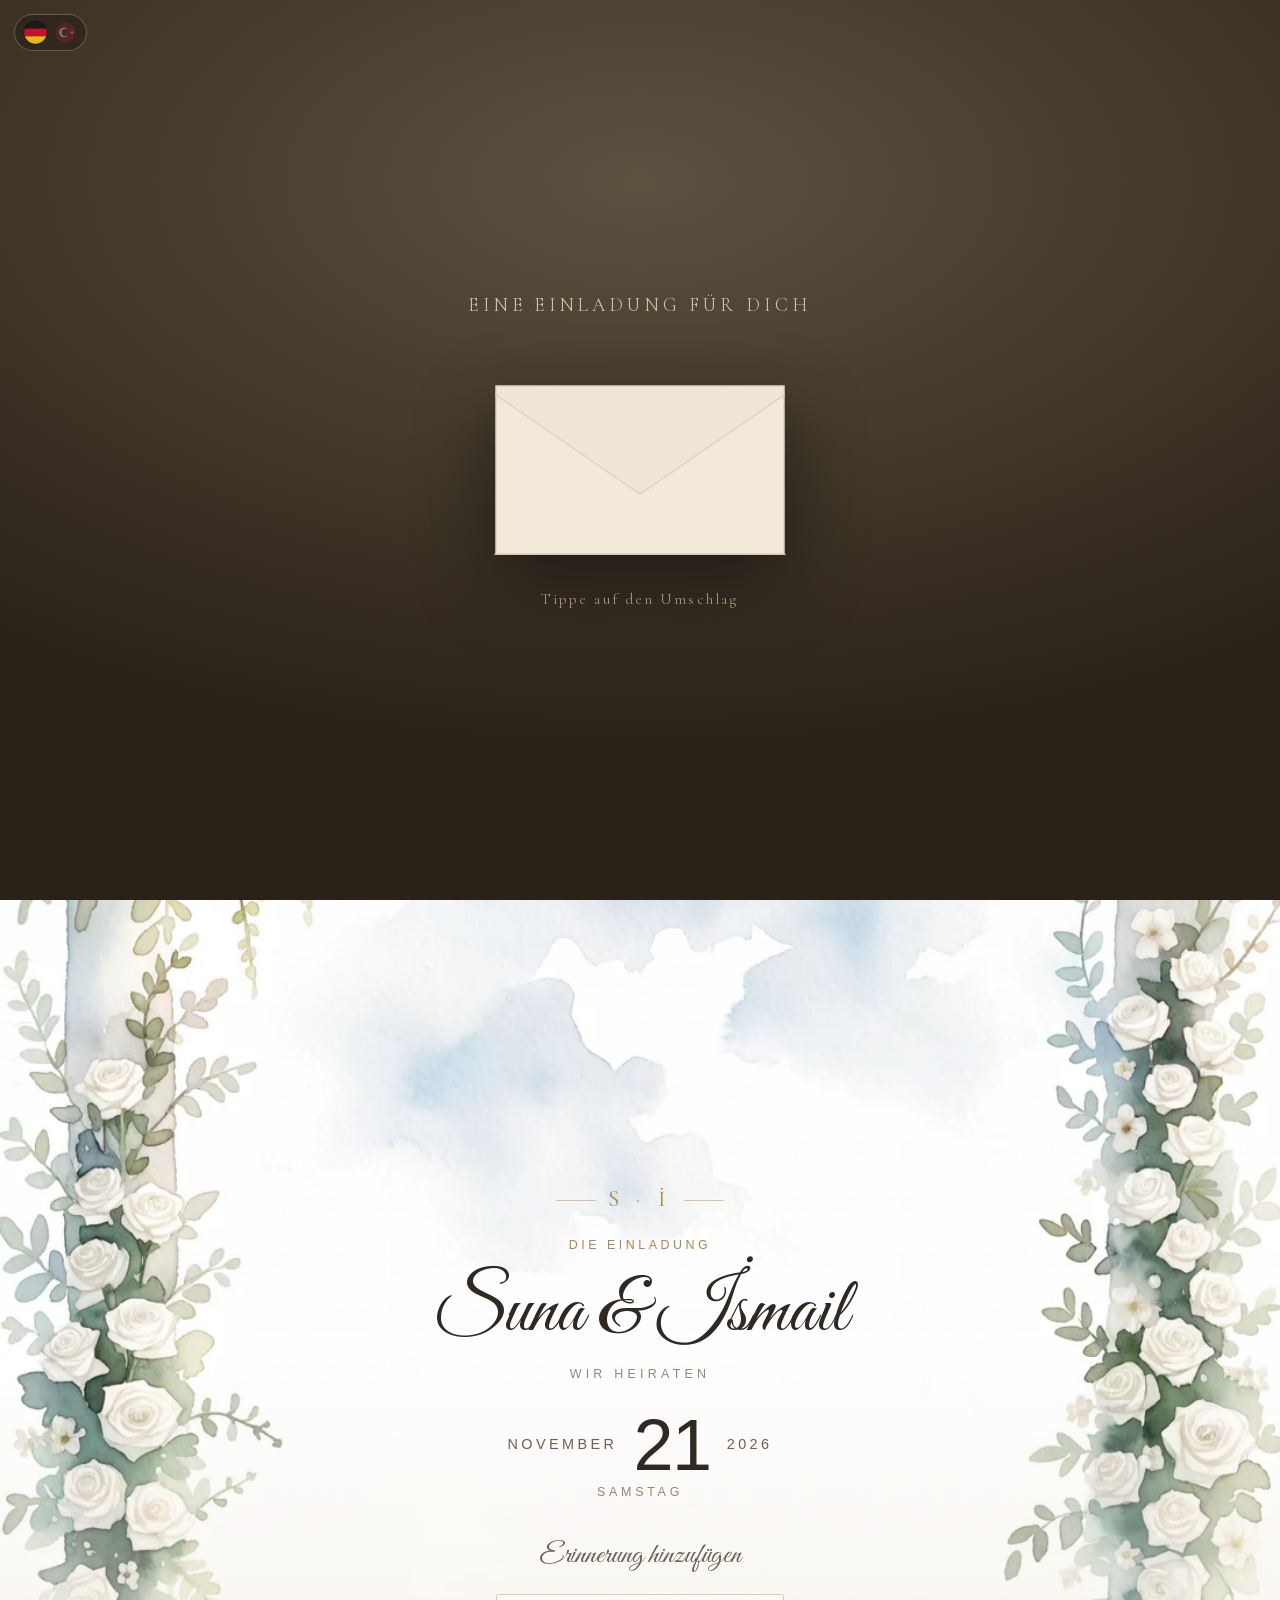
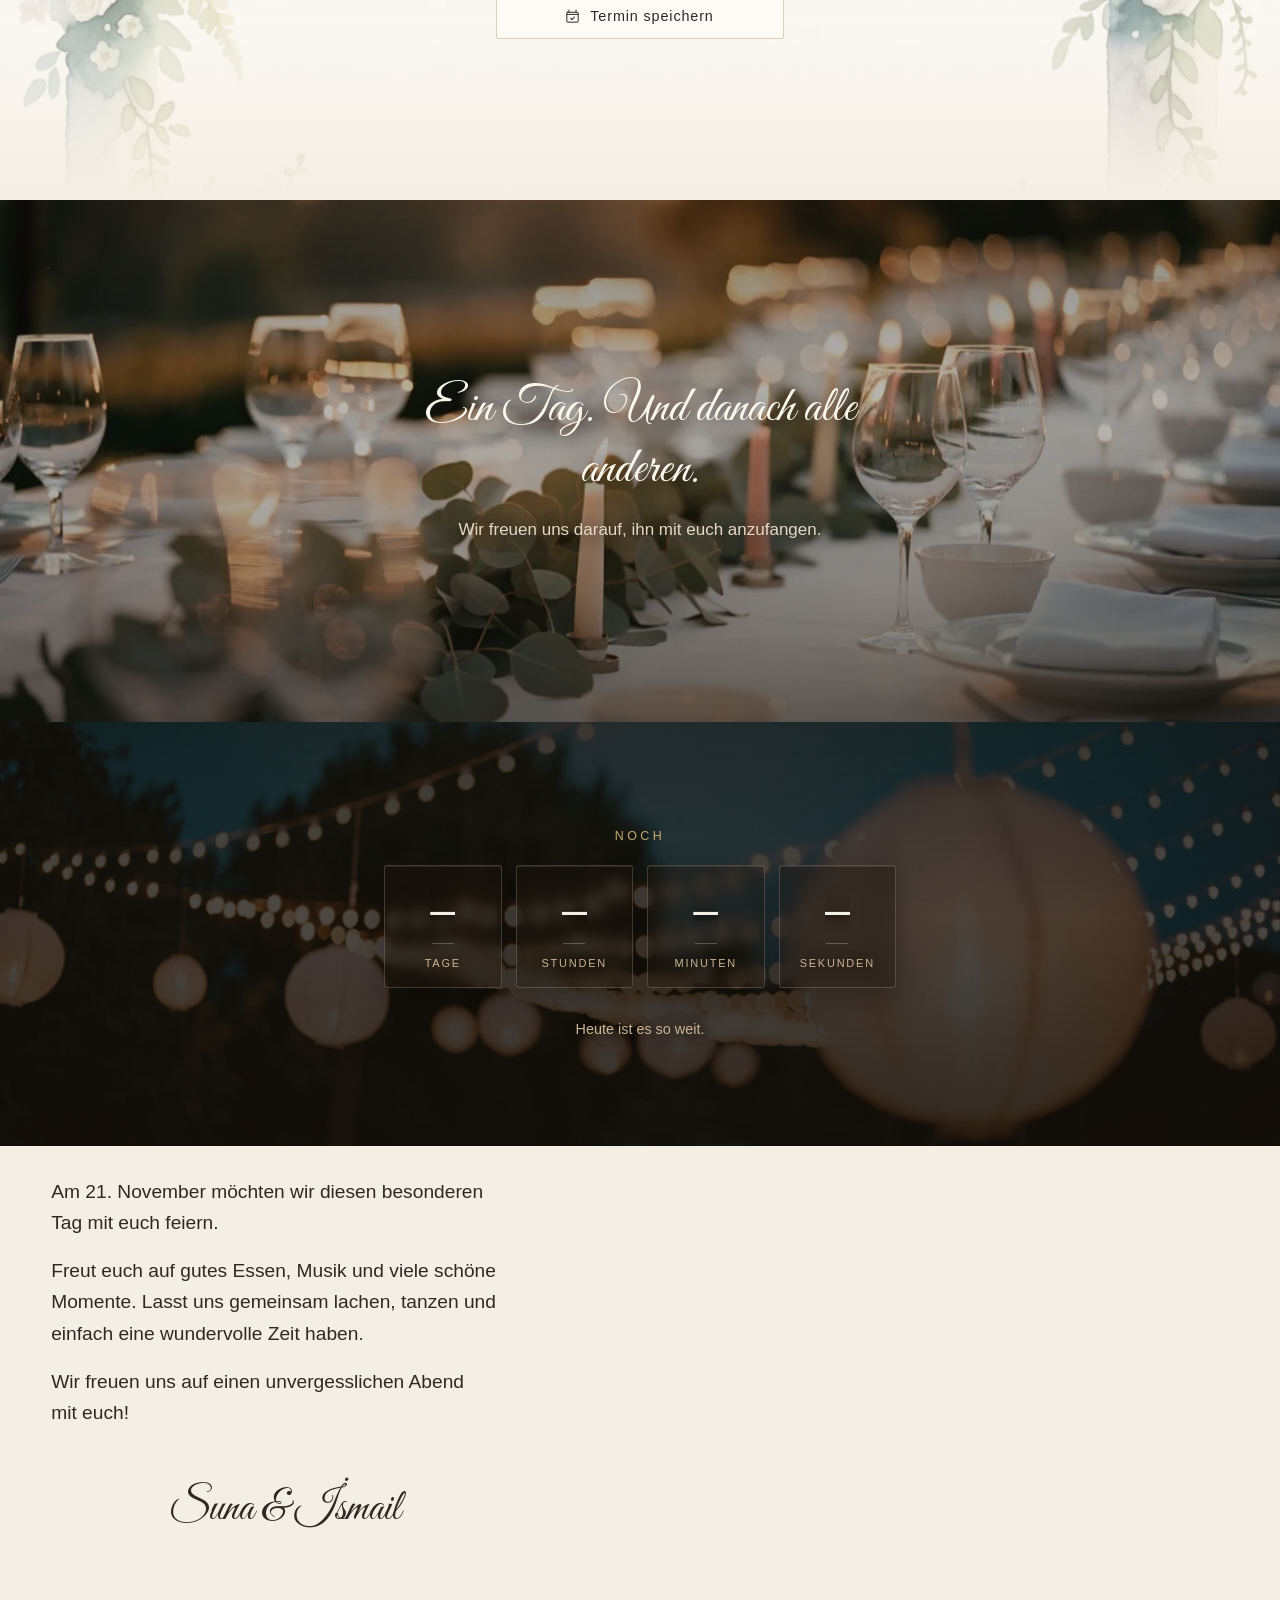
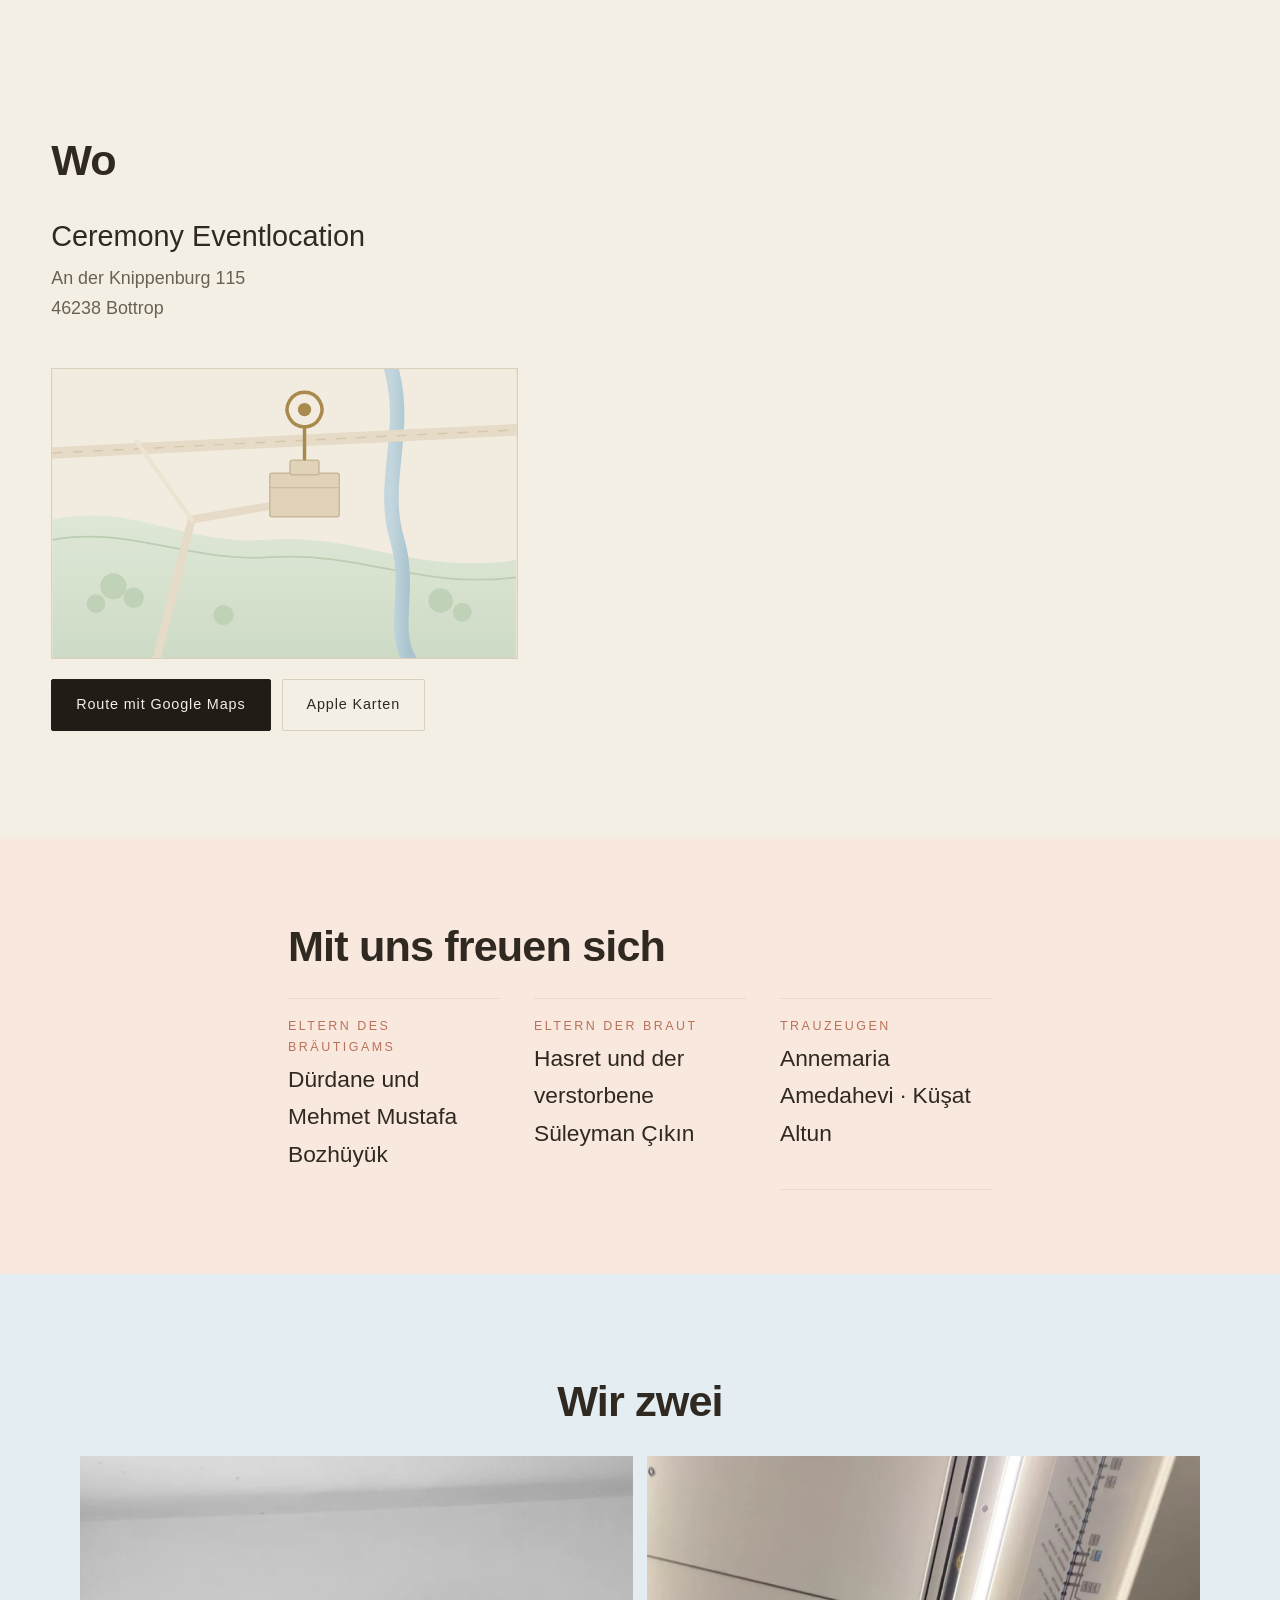
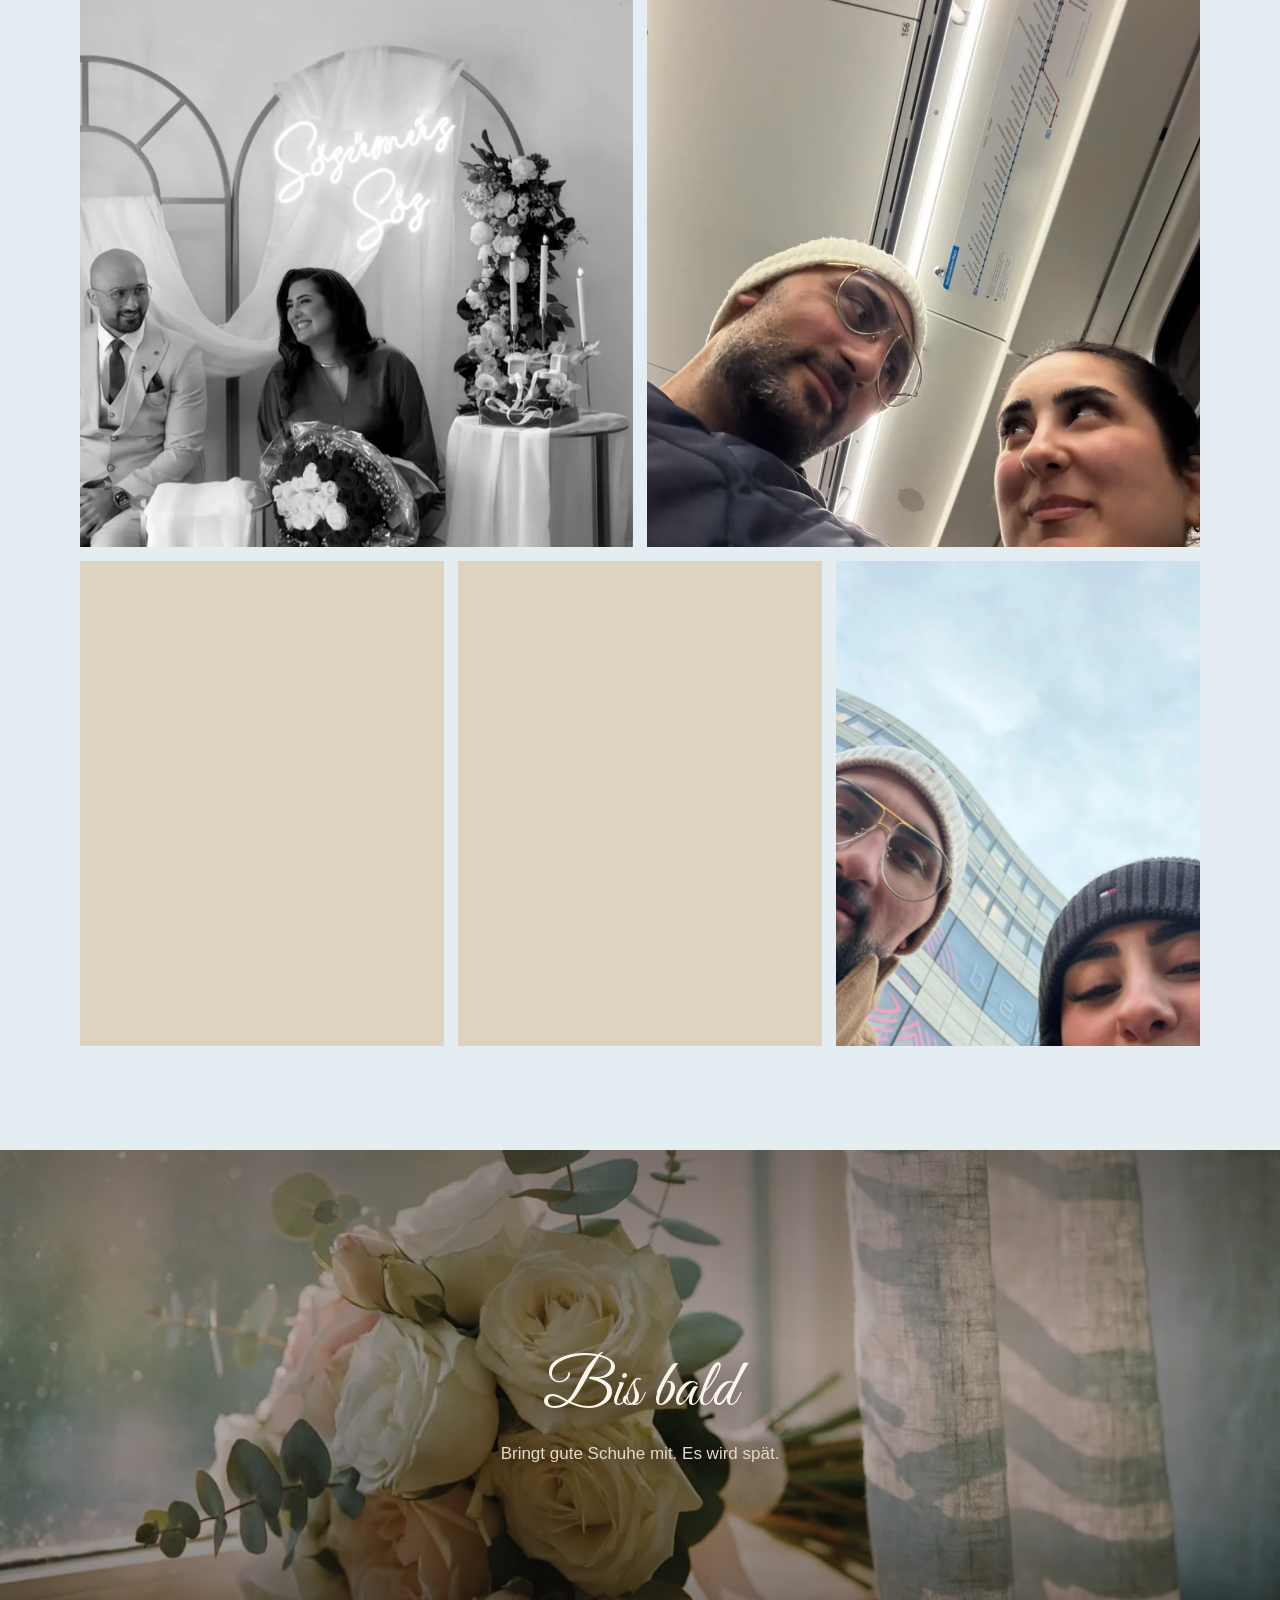
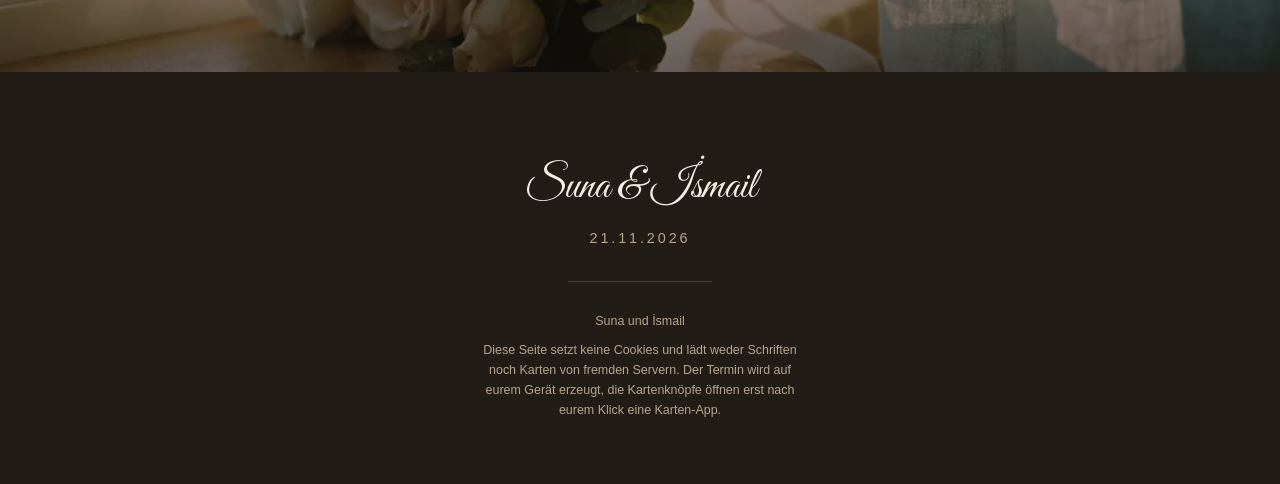
==== commit 3a8420d2: "Suna zuerst, Çıkın mit türkischem ı, Küşat Altun, neuer Einladungstext Version 202608312001  Co-Auth" ====
--- a/ismail-suna/index.html
+++ b/ismail-suna/index.html
@@ -3,22 +3,22 @@
 <head>
 <meta charset="utf-8">
 <meta name="viewport" content="width=device-width, initial-scale=1, viewport-fit=cover">
-<title>İsmail &amp; Suna — Wir heiraten</title>
+<title>Suna &amp; İsmail — Wir heiraten</title>
 <meta name="robots" content="noindex, nofollow">
-<meta name="description" content="İsmail und Suna heiraten am 21. November 2026.">
+<meta name="description" content="Suna und İsmail heiraten am 21. November 2026.">
 
 <!-- Vorschau beim Teilen in WhatsApp, Telegram, iMessage.
      og:image braucht eine vollstaendige Adresse - relative Pfade ignorieren
      die Messenger. Bei einem neuen Projekt hier die eigene Domain eintragen. -->
 <meta property="og:type" content="website">
-<meta property="og:site_name" content="İsmail &amp; Suna">
-<meta property="og:title" content="İsmail &amp; Suna — Wir heiraten">
+<meta property="og:site_name" content="Suna &amp; İsmail">
+<meta property="og:title" content="Suna &amp; İsmail — Wir heiraten">
 <meta property="og:description" content="21. November 2026 · Ceremony Eventlocation, Bottrop. Hier ist unsere Einladung.">
 <meta property="og:url" content="https://karten.einladungendigital.de/ismail-suna/">
 <meta property="og:image" content="https://karten.einladungendigital.de/ismail-suna/assets/img/vorschau.jpg">
 <meta property="og:image:width" content="1200">
 <meta property="og:image:height" content="630">
-<meta property="og:image:alt" content="İsmail und Suna, 21. November 2026">
+<meta property="og:image:alt" content="Suna und İsmail, 21. November 2026">
 <meta property="og:locale" content="de_DE">
 <meta property="og:locale:alternate" content="tr_TR">
 <meta name="twitter:card" content="summary_large_image">
@@ -34,8 +34,8 @@
   addEventListener('load', () => { if (!location.hash) window.scrollTo(0, 0); });
 }
 </script>
-<link rel="stylesheet" href="css/style.css?v=202608292218">
-<link rel="stylesheet" href="css/karte.css?v=202608292218">
+<link rel="stylesheet" href="css/style.css?v=202608312001">
+<link rel="stylesheet" href="css/karte.css?v=202608312001">
 </head>
 <body>
 
@@ -80,7 +80,7 @@
         <!-- Die Karte steckt im Umschlag und gleitet beim Oeffnen heraus -->
         <div class="env-karte" id="env-karte" aria-hidden="true">
           <span class="ek-linie"></span>
-          <span class="ek-namen" id="ek-namen">İsmail &amp; Suna</span>
+          <span class="ek-namen" id="ek-namen">Suna &amp; İsmail</span>
           <span class="ek-linie"></span>
         </div>
         <svg viewBox="0 0 200 140" class="env-svg" aria-hidden="true">
@@ -105,7 +105,7 @@
   <button id="skip" class="skip" hidden>Überspringen</button>
 
   <div class="hero-grund" aria-hidden="true">
-    <img src="assets/img/allee.webp?v=202608292218" alt="" decoding="async">
+    <img src="assets/img/allee.webp?v=202608312001" alt="" decoding="async">
   </div>
 
   <svg id="scene" class="scene" viewBox="0 0 1000 1800" preserveAspectRatio="xMidYMid slice" aria-hidden="true">
@@ -129,7 +129,7 @@
     </defs>
 
     <!-- Die Allee -->
-    <image href="assets/img/allee.webp?v=202608292218" x="0" y="0" width="1000" height="1800"
+    <image href="assets/img/allee.webp?v=202608312001" x="0" y="0" width="1000" height="1800"
            preserveAspectRatio="xMidYMid slice"/>
 
     <!-- Perlen, die aus dem Heck rieseln -->
@@ -153,7 +153,7 @@
            ein zweites, dunkles Auto. -->
       <ellipse cx="22" cy="48" rx="102" ry="262" fill="#120d07" opacity=".34" filter="url(#weich)"/>
       <g filter="url(#tempo)">
-        <image href="assets/img/wagen.webp?v=202608292218" x="-150" y="-320" width="300" height="639"/>
+        <image href="assets/img/wagen.webp?v=202608312001" x="-150" y="-320" width="300" height="639"/>
       </g>
     </g>
 
@@ -176,14 +176,14 @@
   <!-- ---------- Kopf der Karte ---------- -->
   <section class="sek kopf" id="sek-kopf">
     <div class="kulisse" aria-hidden="true">
-      <img class="kulisse-grund" data-px="5" src="assets/img/rahmen.webp?v=202608292218" alt="" loading="eager" decoding="async">
+      <img class="kulisse-grund" data-px="5" src="assets/img/rahmen.webp?v=202608312001" alt="" loading="eager" decoding="async">
       <div class="tauben" id="tauben"></div>
       <div class="falterfeld" id="falterfeld"></div>
       <span class="kulisse-schleier"></span>
     </div>
     <p class="monogramm rv" data-rv="1" id="monogramm" aria-hidden="true"></p>
     <p class="ueberzeile rv" data-rv="2" id="kopf-ueber">Die Einladung</p>
-    <h1 class="paarnamen rv" data-rv="2"><span id="k-namen">İsmail &amp; Suna</span></h1>
+    <h1 class="paarnamen rv" data-rv="2"><span id="k-namen">Suna &amp; İsmail</span></h1>
     <p class="kopf-zeile rv" data-rv="3"><span id="k-zeile">wir heiraten</span></p>
     <div class="datum rv" data-rv="4">
       <span class="datum-strich"></span>
@@ -207,7 +207,7 @@
   </section>
   <!-- ---------- Ein Bild, das die Seite einmal aufreisst ---------- -->
   <section class="grossbild" id="sek-zitat" aria-label="Bildmoment">
-    <img class="gb-bild" data-px="8" src="assets/img/g4-tafel.webp?v=202608292218" alt="" loading="lazy" decoding="async">
+    <img class="gb-bild" data-px="8" src="assets/img/g4-tafel.webp?v=202608312001" alt="" loading="lazy" decoding="async">
     <span class="gb-schleier"></span>
     <div class="gb-text">
       <p class="gb-gross rv" data-rv="1" id="zitat-gross"></p>
@@ -216,7 +216,7 @@
   </section>
   <!-- ---------- Countdown (Kontrastmoment, volle Breite) ---------- -->
   <section class="sek-breit countdown" id="sek-countdown" aria-label="Countdown">
-    <img class="cd-grund" data-px="7" src="assets/img/g5-lichter.webp?v=202608292218" alt="" loading="lazy" decoding="async">
+    <img class="cd-grund" data-px="7" src="assets/img/g5-lichter.webp?v=202608312001" alt="" loading="lazy" decoding="async">
     <span class="cd-schleier"></span>
     <p class="ueberzeile hell" id="cd-ueber">Noch</p>
     <div class="cd-reihe" id="cd-reihe" role="timer" aria-live="off">
@@ -232,7 +232,7 @@
   <div class="doppel">
   <!-- ---------- Anrede ---------- -->
   <section class="sek anrede" id="sek-anrede">
-    <p class="fliess gross rv" data-rv="1" id="a-text"></p>
+    <div class="fliess gross rv" data-rv="1" id="a-text"></div>
     <p class="signatur rv" data-rv="2" id="a-gruss"></p>
   </section>
   </div>
@@ -268,7 +268,7 @@
   </section>
   <!-- ---------- Abschied ---------- -->
   <section class="grossbild abschied" id="sek-abschied" aria-label="Abschied">
-    <img class="gb-bild" data-px="8" src="assets/img/g1-strauss.webp?v=202608292218" alt="" loading="lazy" decoding="async">
+    <img class="gb-bild" data-px="8" src="assets/img/g1-strauss.webp?v=202608312001" alt="" loading="lazy" decoding="async">
     <span class="gb-schleier"></span>
     <div class="gb-text">
       <p class="ab-gross rv" data-rv="1" id="abschied-gross"></p>
@@ -300,8 +300,8 @@
   <p class="lupe-text" id="lupe-text"></p>
 </div>
 
-<script src="js/config.js?v=202608292218"></script>
-<script src="js/hero.js?v=202608292218"></script>
-<script src="js/karte.js?v=202608292218"></script>
+<script src="js/config.js?v=202608312001"></script>
+<script src="js/hero.js?v=202608312001"></script>
+<script src="js/karte.js?v=202608312001"></script>
 </body>
 </html>
--- a/ismail-suna/css/karte.css
+++ b/ismail-suna/css/karte.css
@@ -995,3 +995,7 @@
 }
 .gal-leer-zeichen{display:block;width:clamp(30px,7vw,44px);color:#b8ac93}
 .gal-leer-zeichen svg{width:100%;height:auto;display:block}
+
+/* ---- Anrede in mehreren Absätzen ---- */
+.anrede-absatz{margin:0 0 .9em}
+.anrede-absatz:last-child{margin-bottom:0}
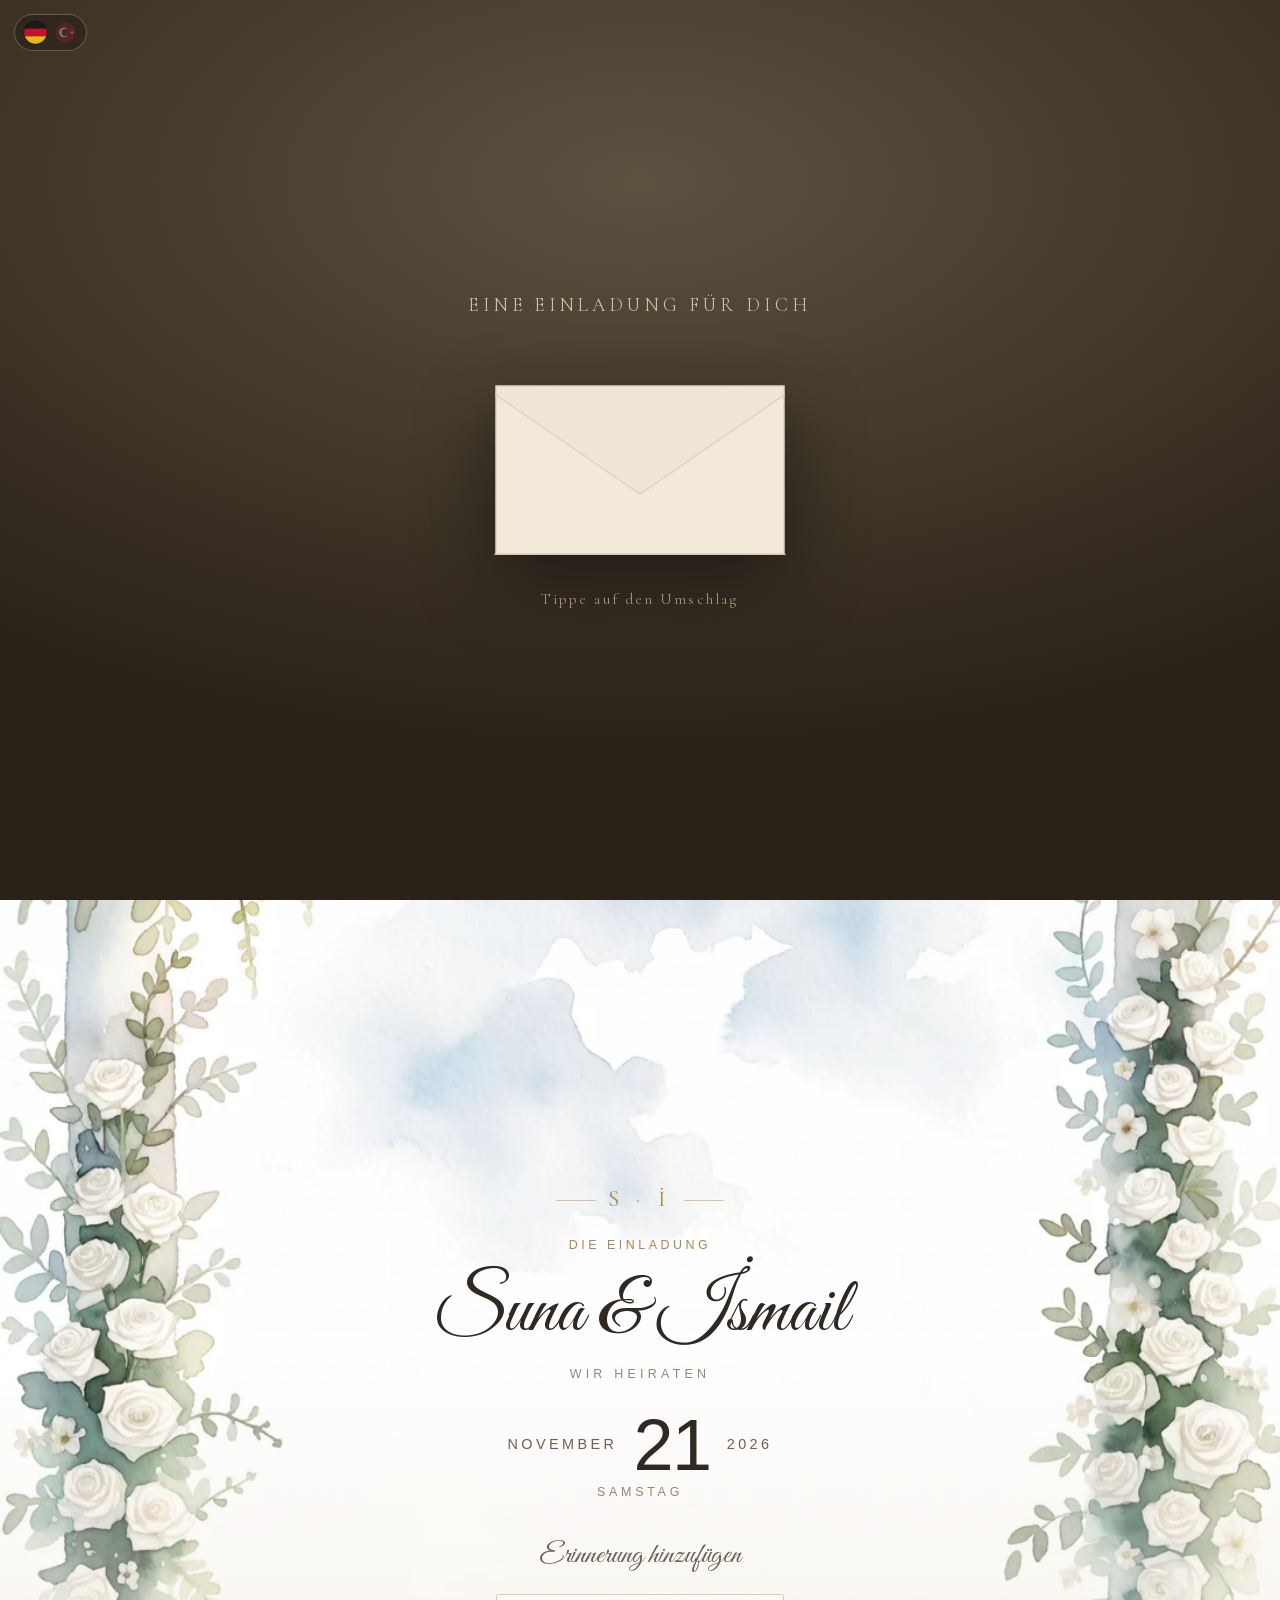
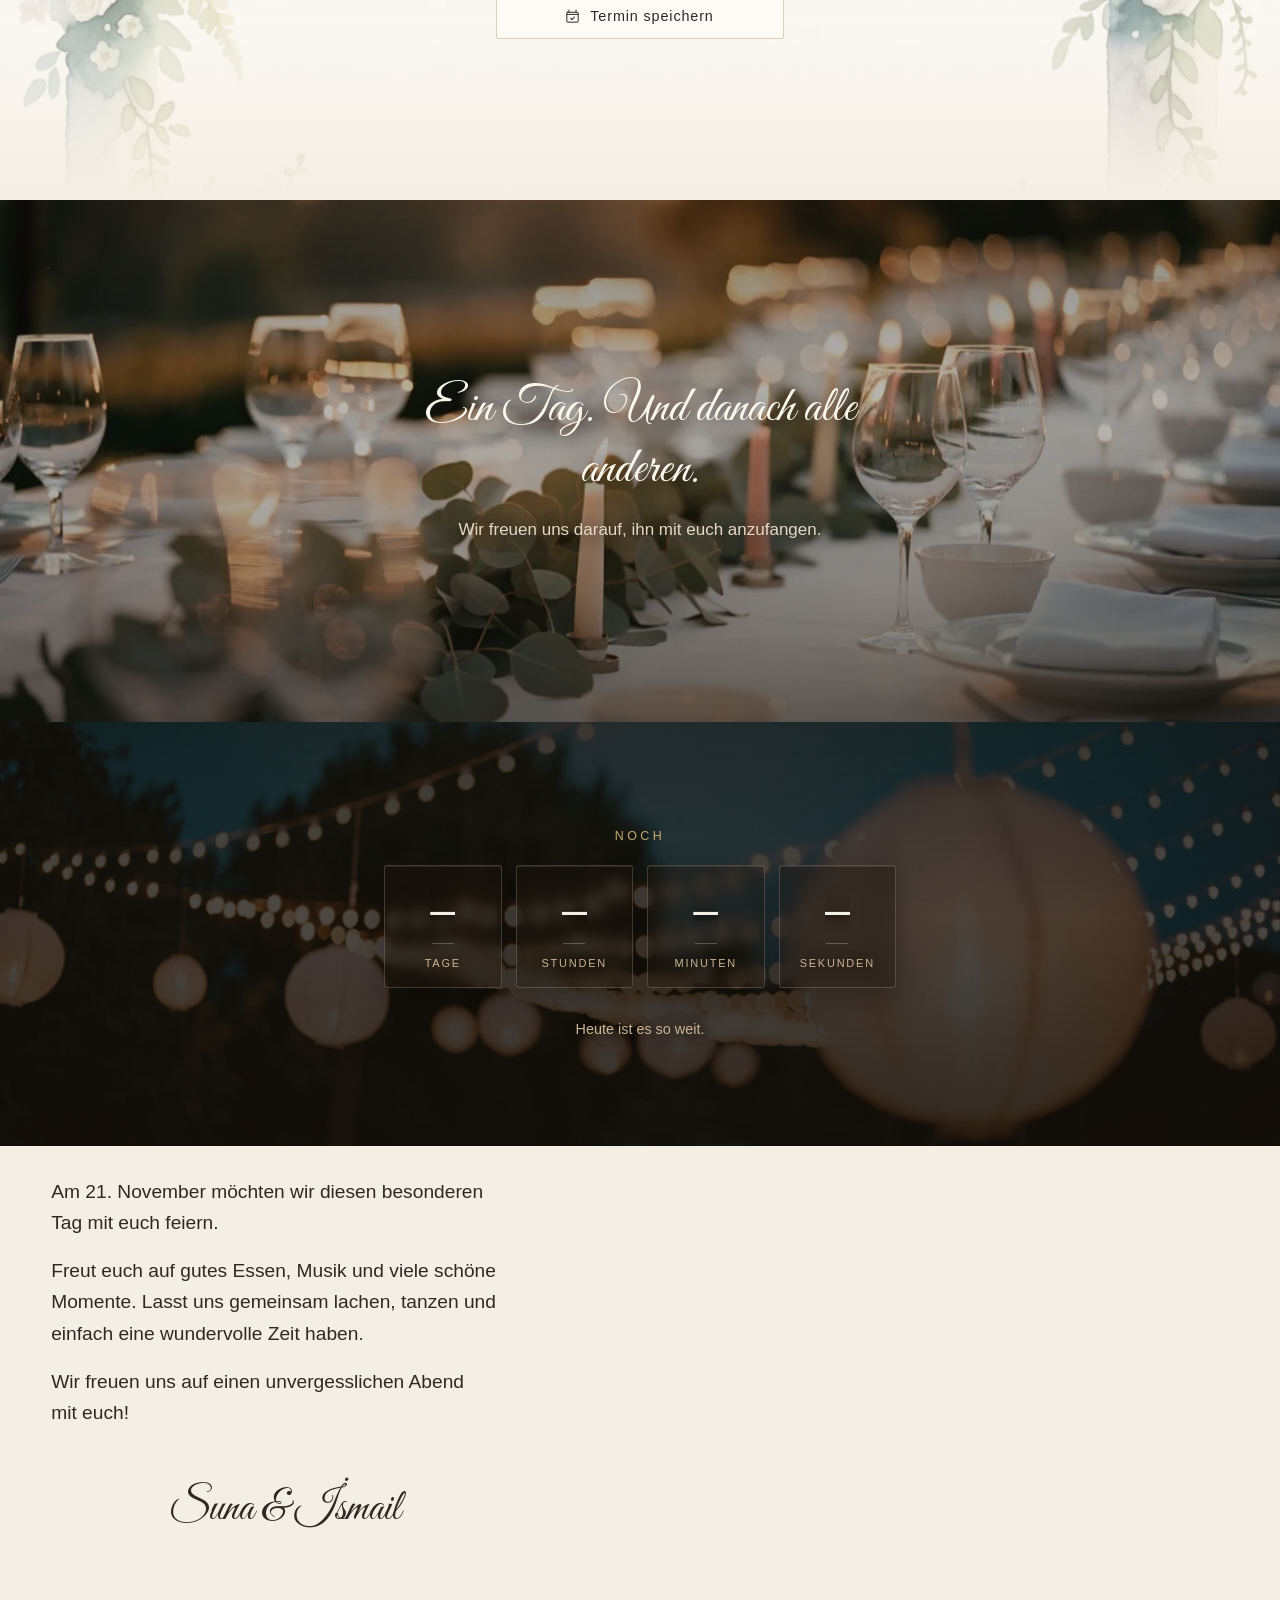
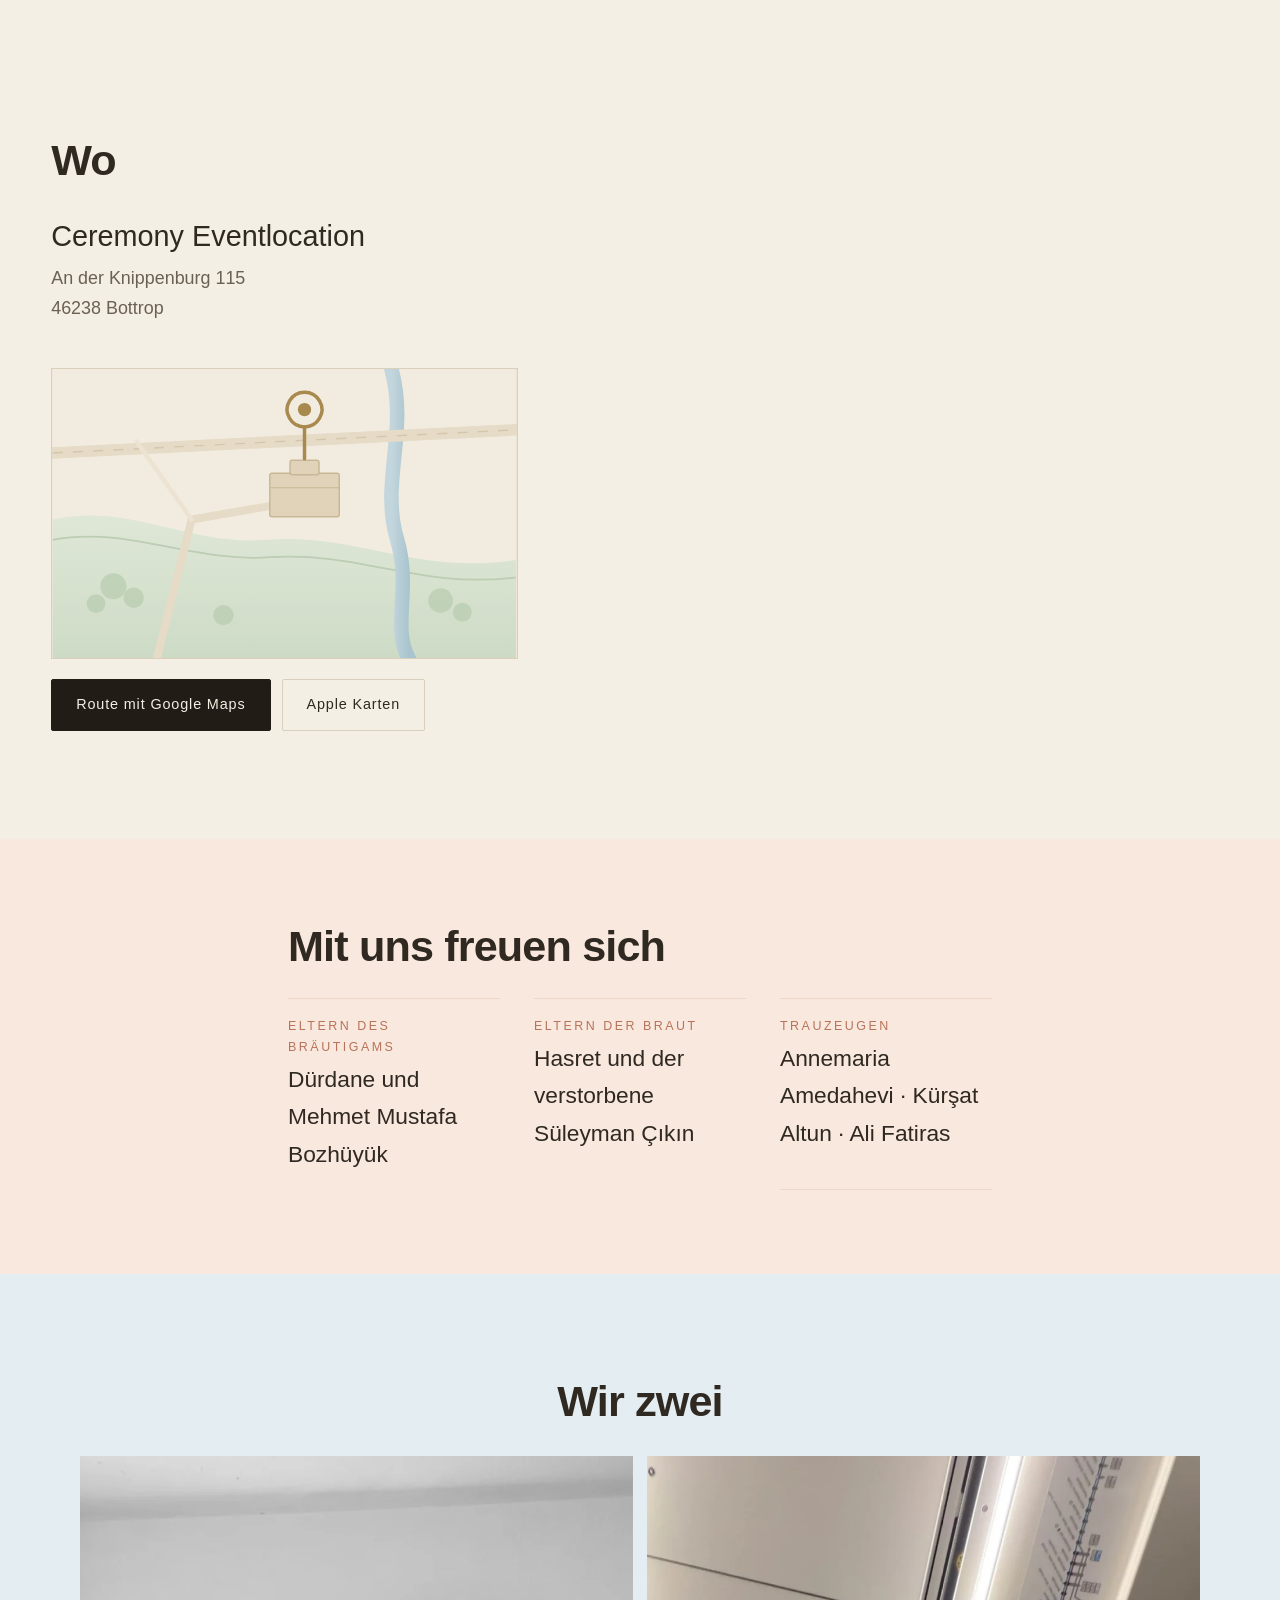
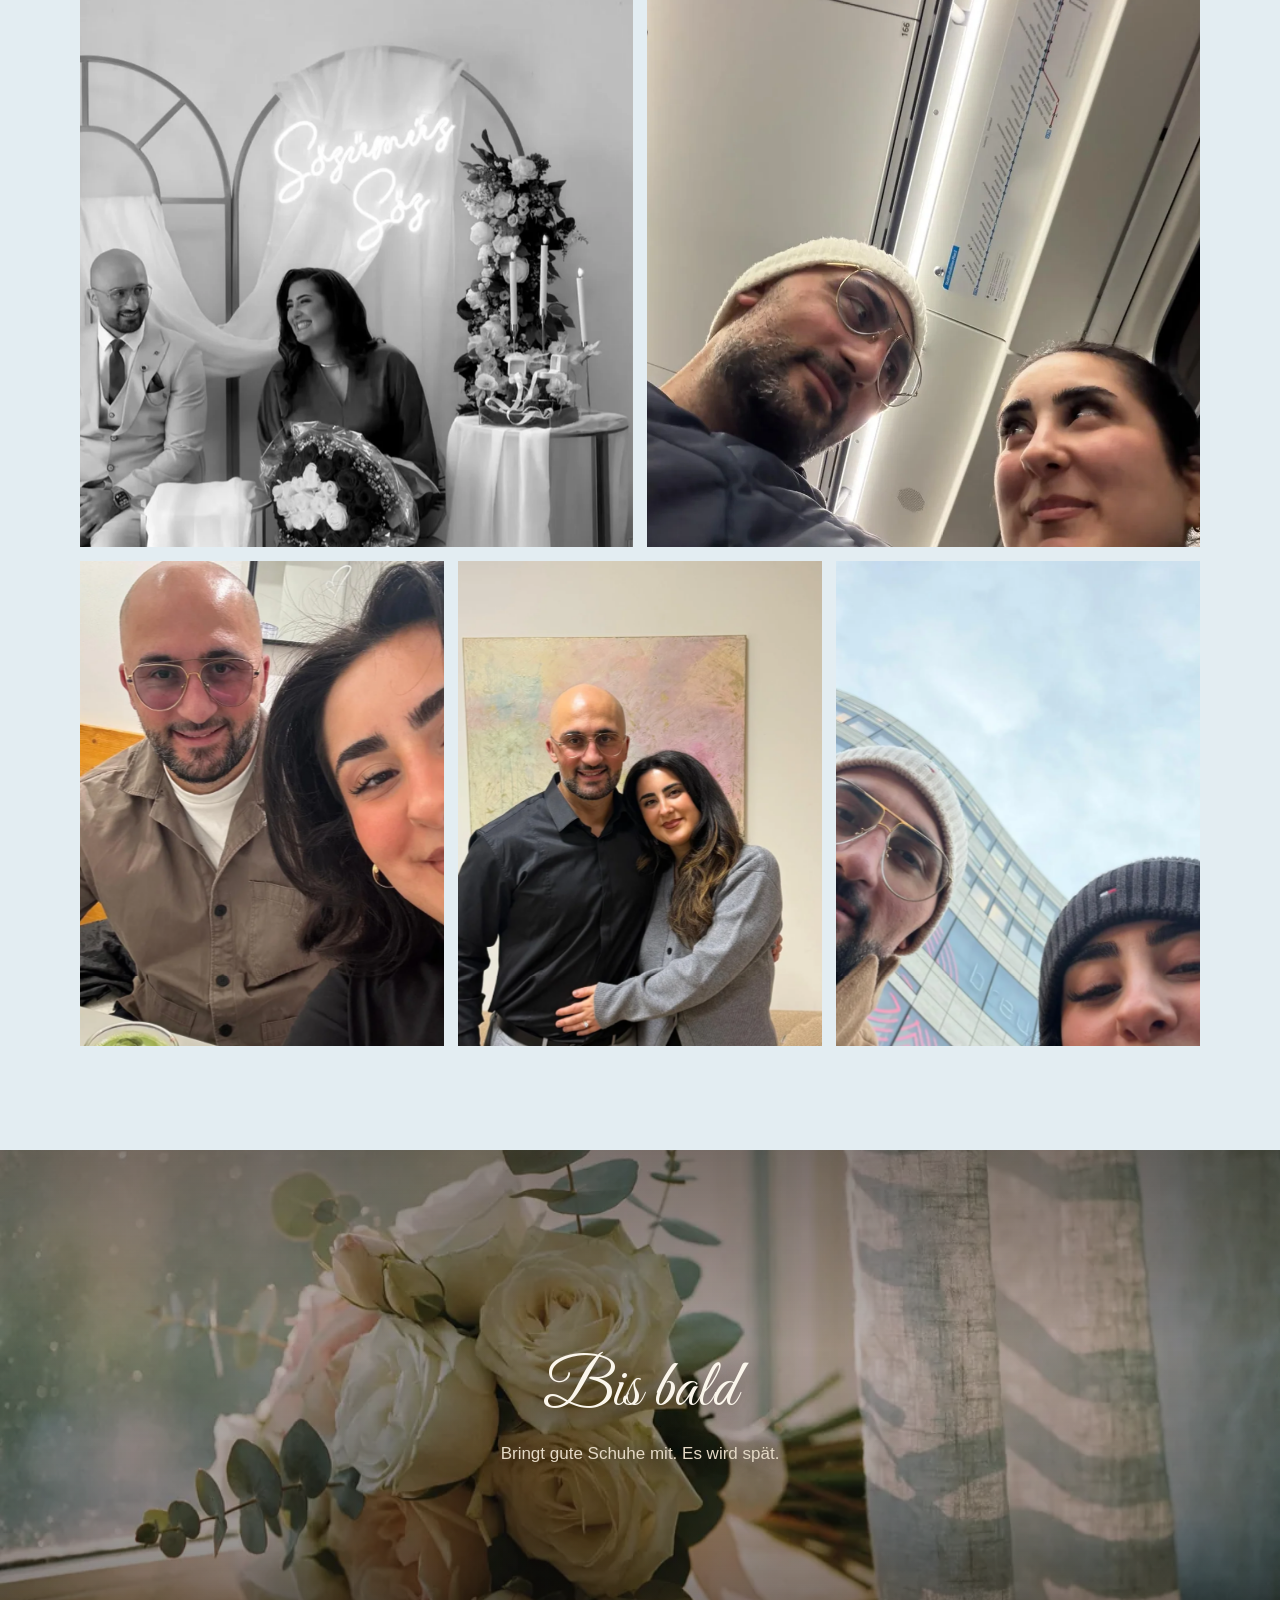
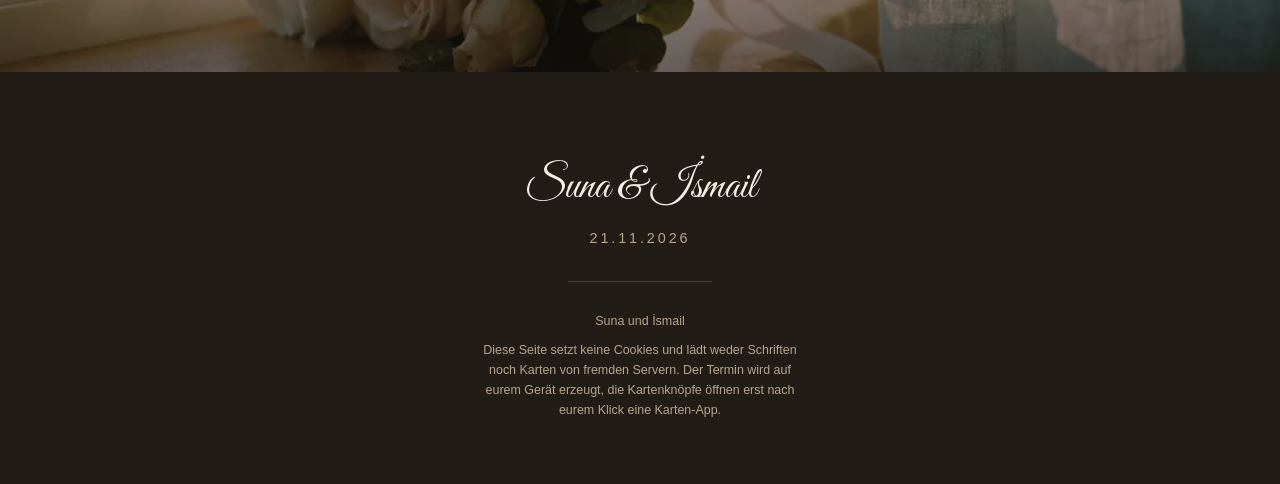
==== commit f4cb4fd9: "Trauzeugen Kürşat Altun und Ali Fatiras, Musik wieder eingebunden Version 202608312254  Co-Authored-" ====
--- a/ismail-suna/index.html
+++ b/ismail-suna/index.html
@@ -34,12 +34,13 @@
   addEventListener('load', () => { if (!location.hash) window.scrollTo(0, 0); });
 }
 </script>
-<link rel="stylesheet" href="css/style.css?v=202608312001">
-<link rel="stylesheet" href="css/karte.css?v=202608312001">
+<link rel="stylesheet" href="css/style.css?v=202608312254">
+<link rel="stylesheet" href="css/karte.css?v=202608312254">
 </head>
 <body>
 
 <!-- ============ UMSCHLAG-INTRO ============ -->
+<audio id="musik" loop preload="none"></audio>
 <div class="knopfleiste">
 <button class="sprachwahl" id="sprachwahl" type="button" aria-label="Sprache wechseln / Dili değiştir">
   <!-- Als SVG gezeichnet, nicht als Emoji: Windows stellt Flaggen-Emoji
@@ -69,7 +70,14 @@
     </svg>
   </span>
 </button>
-
+<button class="musikknopf" id="btn-musik" type="button" hidden aria-label="Musik">
+  <svg viewBox="0 0 24 24" aria-hidden="true">
+    <path class="mk-note" d="M9 18V5l10-2v13" fill="none" stroke="currentColor" stroke-width="1.6" stroke-linecap="round" stroke-linejoin="round"/>
+    <circle class="mk-note" cx="6.5" cy="18" r="2.6" fill="none" stroke="currentColor" stroke-width="1.6"/>
+    <circle class="mk-note" cx="16.5" cy="16" r="2.6" fill="none" stroke="currentColor" stroke-width="1.6"/>
+    <path class="mk-strich" d="M4 20L20 4" stroke="currentColor" stroke-width="1.6" stroke-linecap="round"/>
+  </svg>
+</button>
 </div>
 
 <div id="envelope-screen" class="screen">
@@ -105,7 +113,7 @@
   <button id="skip" class="skip" hidden>Überspringen</button>
 
   <div class="hero-grund" aria-hidden="true">
-    <img src="assets/img/allee.webp?v=202608312001" alt="" decoding="async">
+    <img src="assets/img/allee.webp?v=202608312254" alt="" decoding="async">
   </div>
 
   <svg id="scene" class="scene" viewBox="0 0 1000 1800" preserveAspectRatio="xMidYMid slice" aria-hidden="true">
@@ -129,7 +137,7 @@
     </defs>
 
     <!-- Die Allee -->
-    <image href="assets/img/allee.webp?v=202608312001" x="0" y="0" width="1000" height="1800"
+    <image href="assets/img/allee.webp?v=202608312254" x="0" y="0" width="1000" height="1800"
            preserveAspectRatio="xMidYMid slice"/>
 
     <!-- Perlen, die aus dem Heck rieseln -->
@@ -153,7 +161,7 @@
            ein zweites, dunkles Auto. -->
       <ellipse cx="22" cy="48" rx="102" ry="262" fill="#120d07" opacity=".34" filter="url(#weich)"/>
       <g filter="url(#tempo)">
-        <image href="assets/img/wagen.webp?v=202608312001" x="-150" y="-320" width="300" height="639"/>
+        <image href="assets/img/wagen.webp?v=202608312254" x="-150" y="-320" width="300" height="639"/>
       </g>
     </g>
 
@@ -176,7 +184,7 @@
   <!-- ---------- Kopf der Karte ---------- -->
   <section class="sek kopf" id="sek-kopf">
     <div class="kulisse" aria-hidden="true">
-      <img class="kulisse-grund" data-px="5" src="assets/img/rahmen.webp?v=202608312001" alt="" loading="eager" decoding="async">
+      <img class="kulisse-grund" data-px="5" src="assets/img/rahmen.webp?v=202608312254" alt="" loading="eager" decoding="async">
       <div class="tauben" id="tauben"></div>
       <div class="falterfeld" id="falterfeld"></div>
       <span class="kulisse-schleier"></span>
@@ -207,7 +215,7 @@
   </section>
   <!-- ---------- Ein Bild, das die Seite einmal aufreisst ---------- -->
   <section class="grossbild" id="sek-zitat" aria-label="Bildmoment">
-    <img class="gb-bild" data-px="8" src="assets/img/g4-tafel.webp?v=202608312001" alt="" loading="lazy" decoding="async">
+    <img class="gb-bild" data-px="8" src="assets/img/g4-tafel.webp?v=202608312254" alt="" loading="lazy" decoding="async">
     <span class="gb-schleier"></span>
     <div class="gb-text">
       <p class="gb-gross rv" data-rv="1" id="zitat-gross"></p>
@@ -216,7 +224,7 @@
   </section>
   <!-- ---------- Countdown (Kontrastmoment, volle Breite) ---------- -->
   <section class="sek-breit countdown" id="sek-countdown" aria-label="Countdown">
-    <img class="cd-grund" data-px="7" src="assets/img/g5-lichter.webp?v=202608312001" alt="" loading="lazy" decoding="async">
+    <img class="cd-grund" data-px="7" src="assets/img/g5-lichter.webp?v=202608312254" alt="" loading="lazy" decoding="async">
     <span class="cd-schleier"></span>
     <p class="ueberzeile hell" id="cd-ueber">Noch</p>
     <div class="cd-reihe" id="cd-reihe" role="timer" aria-live="off">
@@ -268,7 +276,7 @@
   </section>
   <!-- ---------- Abschied ---------- -->
   <section class="grossbild abschied" id="sek-abschied" aria-label="Abschied">
-    <img class="gb-bild" data-px="8" src="assets/img/g1-strauss.webp?v=202608312001" alt="" loading="lazy" decoding="async">
+    <img class="gb-bild" data-px="8" src="assets/img/g1-strauss.webp?v=202608312254" alt="" loading="lazy" decoding="async">
     <span class="gb-schleier"></span>
     <div class="gb-text">
       <p class="ab-gross rv" data-rv="1" id="abschied-gross"></p>
@@ -300,8 +308,8 @@
   <p class="lupe-text" id="lupe-text"></p>
 </div>
 
-<script src="js/config.js?v=202608312001"></script>
-<script src="js/hero.js?v=202608312001"></script>
-<script src="js/karte.js?v=202608312001"></script>
+<script src="js/config.js?v=202608312254"></script>
+<script src="js/hero.js?v=202608312254"></script>
+<script src="js/karte.js?v=202608312254"></script>
 </body>
 </html>
--- a/ismail-suna/css/karte.css
+++ b/ismail-suna/css/karte.css
@@ -528,12 +528,12 @@
 }
 .datum{margin-inline:auto;max-width:24rem}
 
-/* ---- Sprachwahl: ein ruhiger Knopf oben ---- */
+/* ---- Sprachwahl und Musik: zwei ruhige Knoepfe oben ---- */
 .knopfleiste{
   position:fixed;top:max(14px,env(safe-area-inset-top));left:14px;z-index:60;
   display:flex;align-items:center;gap:8px;
 }
-.sprachwahl{
+.sprachwahl,.musikknopf{
   background:rgba(30,24,18,.42);color:#f0e5d2;
   border:1px solid rgba(240,229,210,.28);border-radius:999px;
   backdrop-filter:blur(6px);cursor:pointer;
@@ -543,6 +543,16 @@
 .sprachwahl{
   padding:6px 9px;display:flex;align-items:center;gap:7px;
 }
+.musikknopf{
+  background:rgba(30,24,18,.42);color:#f0e5d2;
+  border:1px solid rgba(240,229,210,.28);border-radius:999px;
+  backdrop-filter:blur(6px);cursor:pointer;
+  font-family:Arial,Helvetica,sans-serif;
+  transition:background .22s var(--ease-out-quart),color .22s var(--ease-out-quart);
+}
+.sprachwahl{
+  padding:6px 9px;display:flex;align-items:center;gap:7px;
+}
 .flagge{
   display:block;width:23px;height:23px;line-height:0;
   opacity:.38;filter:saturate(.5);
@@ -552,10 +562,33 @@
 .flagge svg{width:100%;height:100%;display:block}
 .flagge.aktiv{opacity:1;filter:none;transform:scale(1.09)}
 .sprachwahl:hover .flagge:not(.aktiv){opacity:.62}
-.sprachwahl:hover{background:rgba(30,24,18,.66)}
+.sprachwahl:hover,.musikknopf:hover{background:rgba(30,24,18,.66)}
+.musikknopf{
+  width:38px;height:38px;padding:0;
+  display:grid;place-items:center;
+}
+/* Ohne das ueberstimmt display:grid das hidden-Attribut und ein toter
+   Schalter waere sichtbar, obwohl keine Musikdatei vorliegt. */
+.musikknopf[hidden]{display:none}
+.musikknopf svg{width:19px;height:19px}
+.musikknopf .mk-strich{opacity:1}
+.musikknopf.laeuft .mk-strich{opacity:0}
+.musikknopf.laeuft .mk-note{animation:mk-puls 2.4s ease-in-out infinite}
+@keyframes mk-puls{0%,100%{opacity:1}50%{opacity:.55}}
+
+.flagge{
+  display:block;width:23px;height:23px;line-height:0;
+  opacity:.38;filter:saturate(.5);
+  transition:opacity .25s var(--ease-out-quart),filter .25s var(--ease-out-quart),
+             transform .25s var(--ease-out-quart);
+}
+.flagge svg{width:100%;height:100%;display:block}
+.flagge.aktiv{opacity:1;filter:none;transform:scale(1.09)}
+.sprachwahl:hover .flagge:not(.aktiv){opacity:.62}
+.sprachwahl:hover,.musikknopf:hover{background:rgba(30,24,18,.66)}
 
 /* Auf der hellen Karte umschalten, sonst verschwindet der Knopf */
-body.hell-oben .sprachwahl{
+body.hell-oben .sprachwahl,body.hell-oben .musikknopf{
   background:rgba(255,253,248,.82);color:var(--tinte);
   border-color:rgba(47,41,33,.14);
 }
